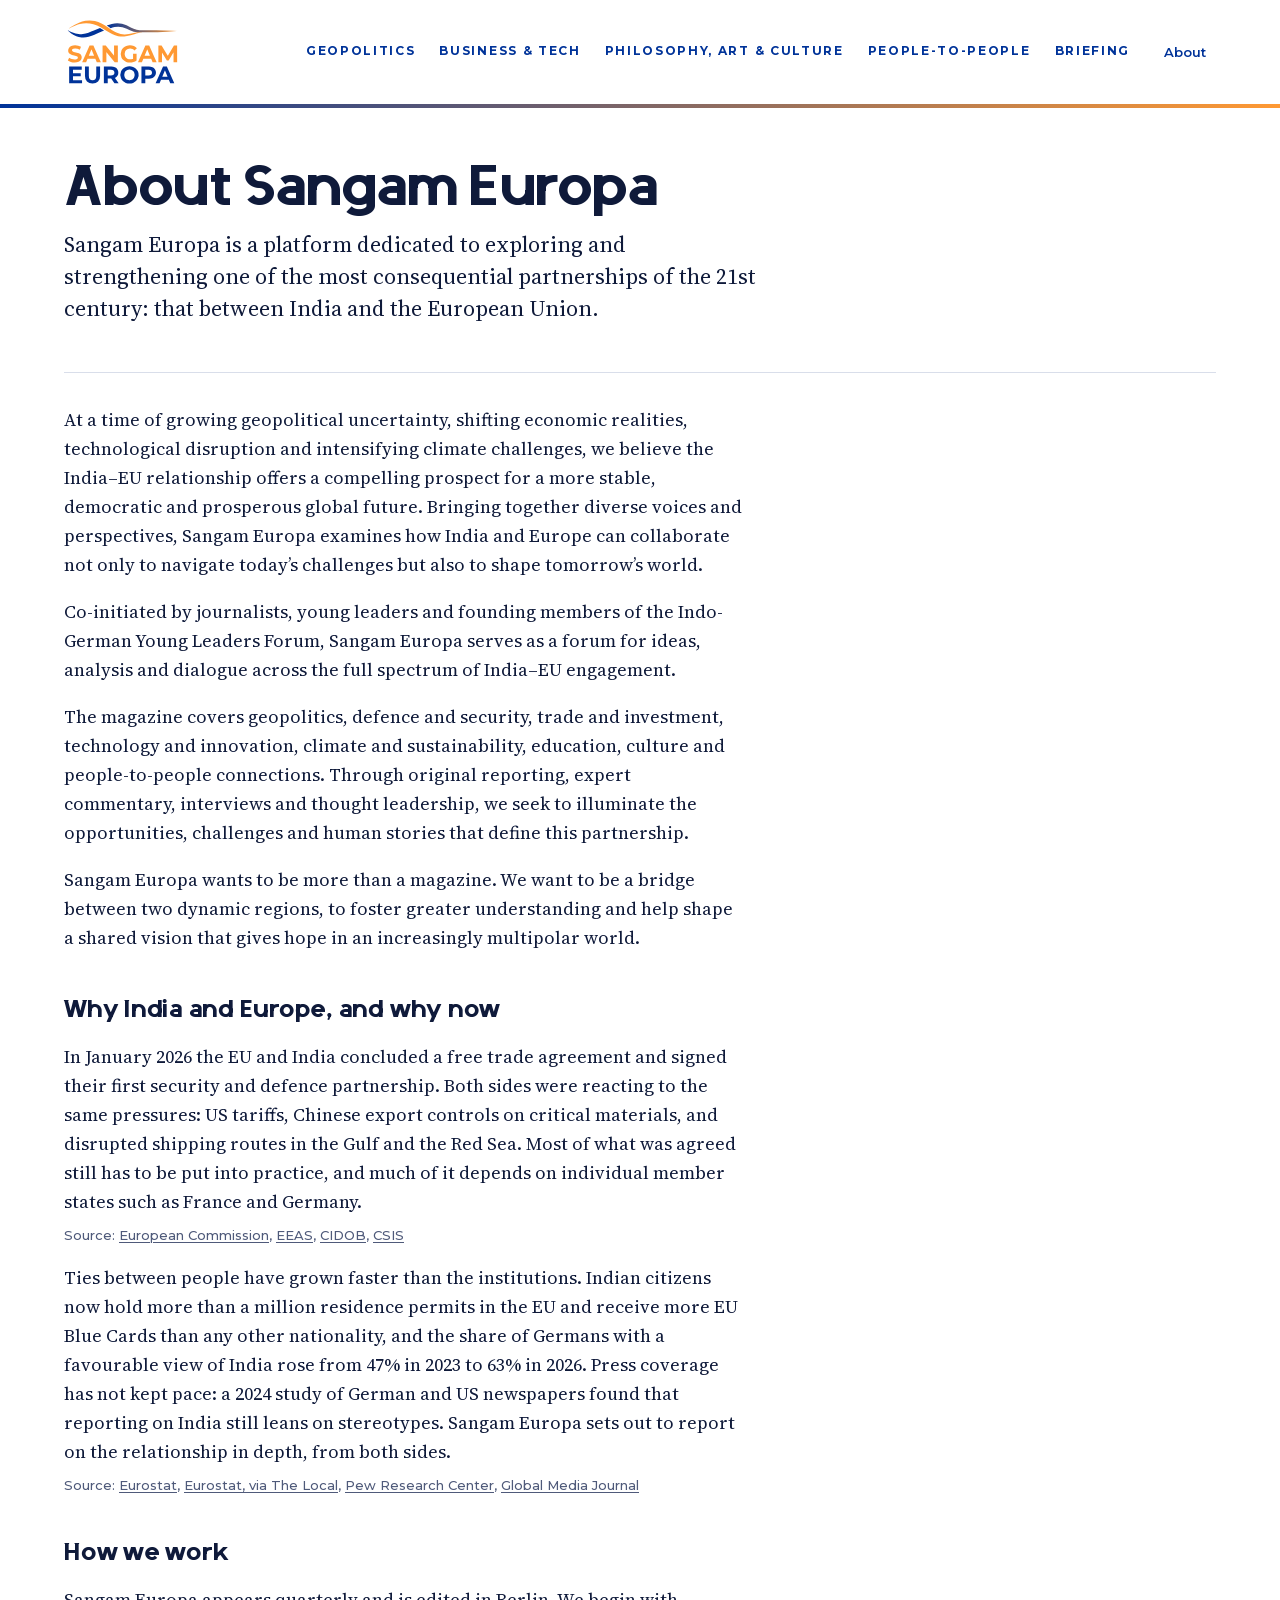
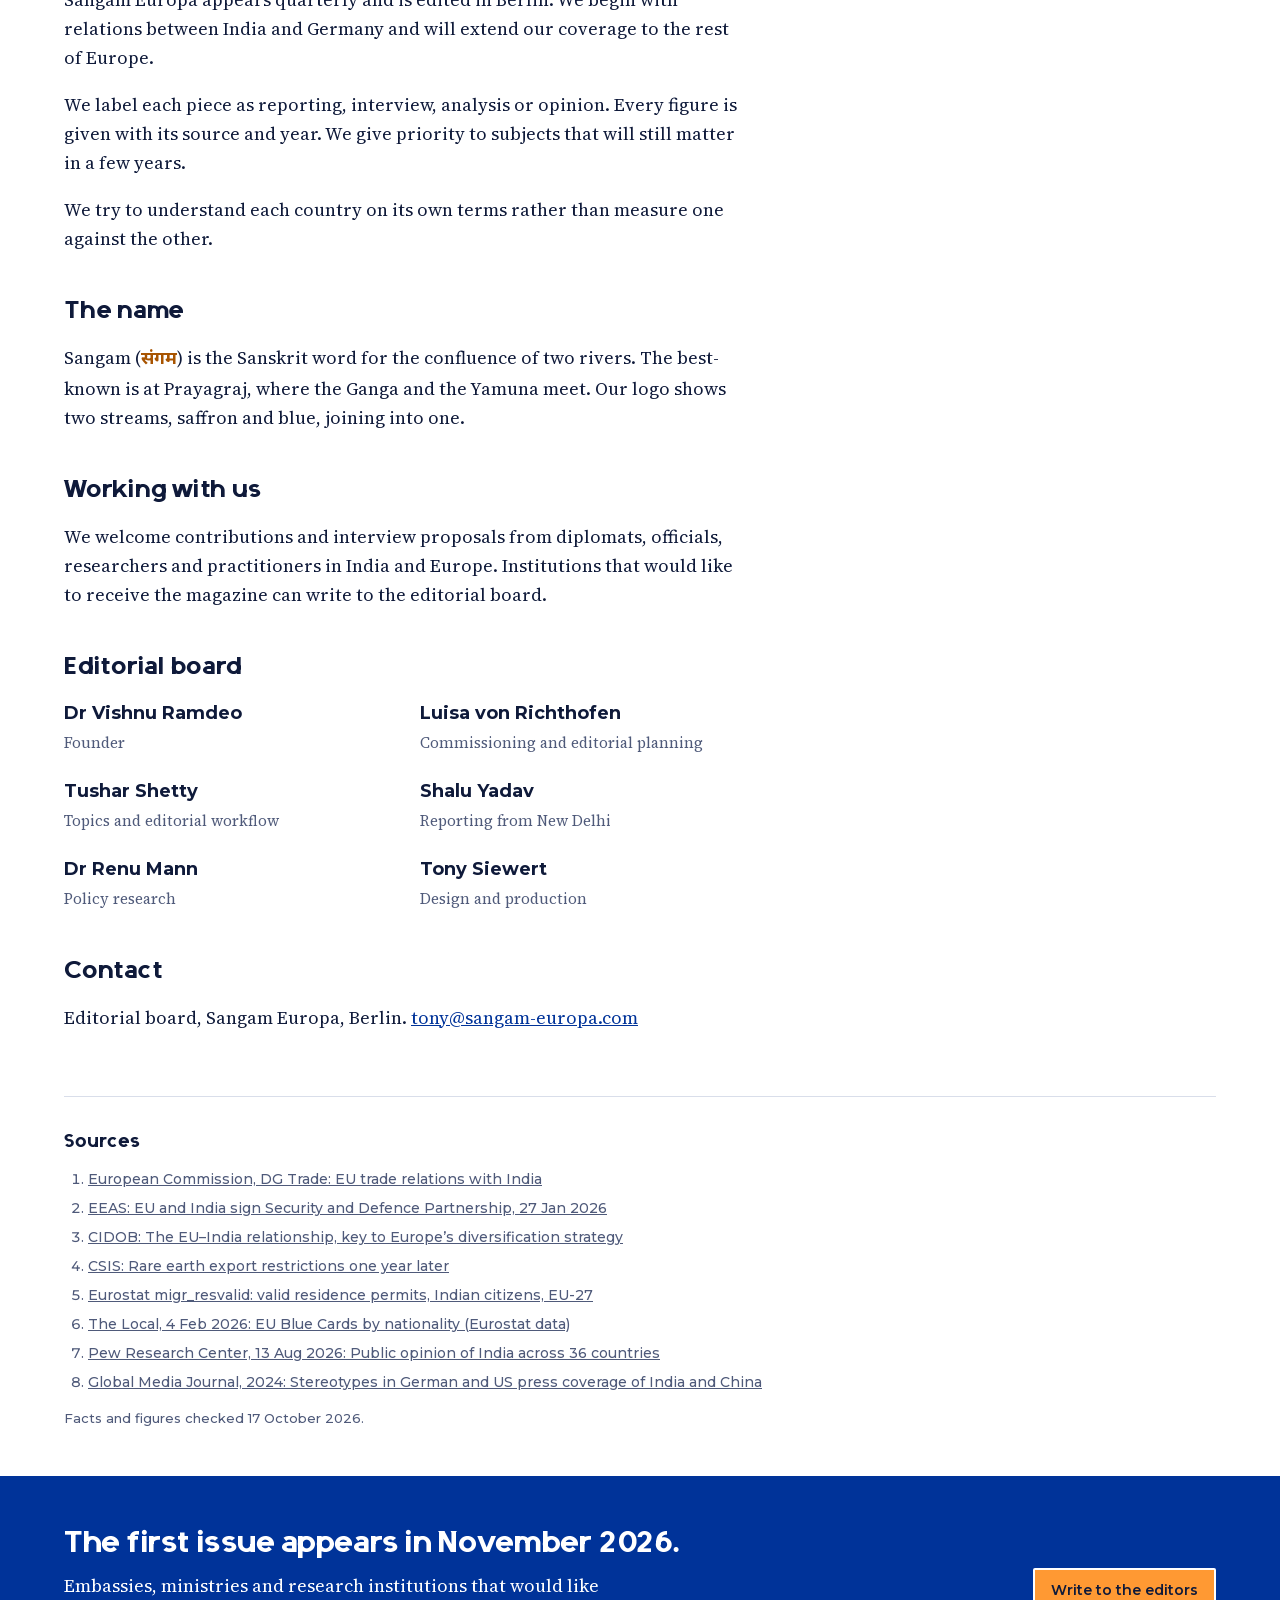
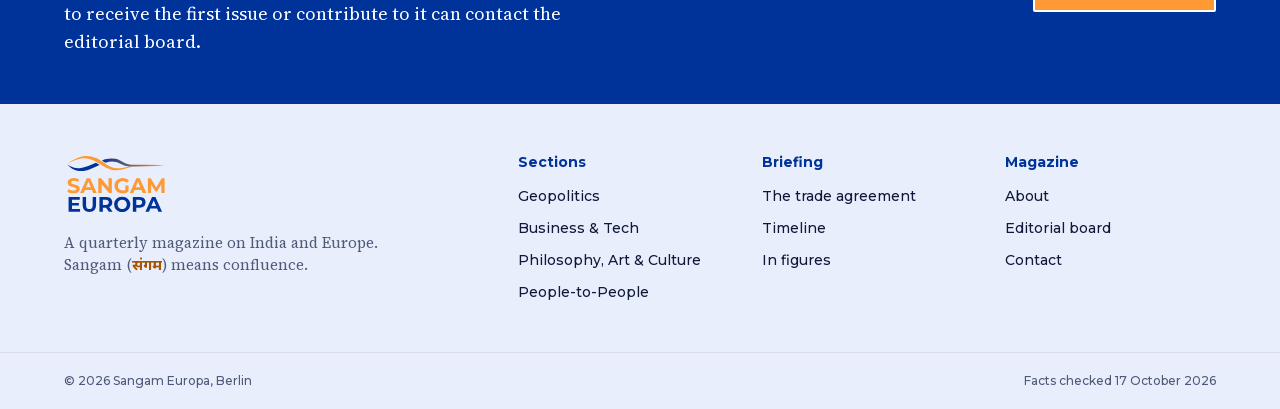
==== public/about.html @ 6aa36948 "Sangam Europa Website" ====
<!doctype html>
<html lang="en">
<head>
<meta charset="utf-8">
<meta name="viewport" content="width=device-width, initial-scale=1">
<title>About | Sangam Europa</title>
<meta name="color-scheme" content="light dark">
<meta name="description" content="About Sangam Europa, a quarterly magazine on India and Europe.">
<link rel="icon" href="assets/favicon.png">
<link rel="preload" href="assets/fonts/source-serif-4-latin.woff2" as="font" type="font/woff2" crossorigin><link rel="preload" href="assets/fonts/montserrat-latin.woff2" as="font" type="font/woff2" crossorigin><link rel="stylesheet" href="assets/fonts/fonts.css">
<link rel="stylesheet" href="assets/tokens.css">
<link rel="stylesheet" href="assets/site.css">
<link rel="stylesheet" href="assets/briefing.css">
<noscript><style>.menu-btn { display: none; } @media (max-width: 899px) { .masthead { position: static; } .nav-mobile { display: grid; } }</style></noscript>
</head>
<body>
<a class="skip" href="#main">Skip to content</a>
<header class="masthead" onkeydown="var n=document.getElementById('nav-mobile');if(event.key==='Escape'&amp;&amp;n.classList.contains('open')){n.classList.remove('open');var b=this.querySelector('.menu-btn');b.setAttribute('aria-expanded','false');b.focus()}">
 <div class="wrap">
  <div class="masthead-row">
   <a class="brand" href="index.html" aria-label="Sangam Europa home"><picture><source srcset="assets/logo-white.svg" media="(prefers-color-scheme: dark)"><img src="assets/logo.svg" alt="Sangam Europa"></picture></a>
   <nav class="nav" aria-label="Sections"><a href="geopolitics.html">Geopolitics</a><a href="business-tech.html">Business &amp; Tech</a><a href="culture.html">Philosophy, Art &amp; Culture</a><a href="people.html">People-to-People</a><a href="briefing.html">Briefing</a></nav>
   <div class="masthead-action">
    <a class="btn btn-quiet btn-sm" href="about.html" aria-current="page"><span>About</span></a>
    <button class="menu-btn" type="button" aria-expanded="false" aria-controls="nav-mobile" onclick="var n=document.getElementById('nav-mobile');var o=n.classList.toggle('open');this.setAttribute('aria-expanded',o)">Menu</button>
   </div>
  </div>
  <nav class="nav-mobile" id="nav-mobile" aria-label="Sections"><a href="geopolitics.html">Geopolitics</a><a href="business-tech.html">Business &amp; Tech</a><a href="culture.html">Philosophy, Art &amp; Culture</a><a href="people.html">People-to-People</a><a href="briefing.html">Briefing</a><a href="about.html" aria-current="page">About</a></nav>
 </div>
 <div class="rule" aria-hidden="true"></div>
</header>
<main id="main">

<div class="wrap">
 <section class="section-hero"><h1 class="display-1">About Sangam Europa</h1><p class="standfirst">Sangam Europa is a platform dedicated to exploring and strengthening one of the most consequential partnerships of the 21st century: that between India and the European Union.</p></section>
 <div class="prose">
  <p>At a time of growing geopolitical uncertainty, shifting economic realities, technological disruption and intensifying climate challenges, we believe the India–EU relationship offers a compelling prospect for a more stable, democratic and prosperous global future. Bringing together diverse voices and perspectives, Sangam Europa examines how India and Europe can collaborate not only to navigate today’s challenges but also to shape tomorrow’s world.</p>
  <p>Co-initiated by journalists, young leaders and founding members of the Indo-German Young Leaders Forum, Sangam Europa serves as a forum for ideas, analysis and dialogue across the full spectrum of India–EU engagement.</p>
  <p>The magazine covers geopolitics, defence and security, trade and investment, technology and innovation, climate and sustainability, education, culture and people-to-people connections. Through original reporting, expert commentary, interviews and thought leadership, we seek to illuminate the opportunities, challenges and human stories that define this partnership.</p>
  <p>Sangam Europa wants to be more than a magazine. We want to be a bridge between two dynamic regions, to foster greater understanding and help shape a shared vision that gives hope in an increasingly multipolar world.</p>
  <h2>Why India and Europe, and why now</h2>
  <p>In January 2026 the EU and India concluded a free trade agreement and signed their first security and defence partnership. Both sides were reacting to the same pressures: US tariffs, Chinese export controls on critical materials, and disrupted shipping routes in the Gulf and the Red Sea. Most of what was agreed still has to be put into practice, and much of it depends on individual member states such as France and Germany.</p>
  <p class="src"><a href="https://policy.trade.ec.europa.eu/eu-trade-relationships-country-and-region/countries-and-regions/india_en" rel="noopener" title="European Commission, DG Trade: EU trade relations with India">European Commission</a>, <a href="https://eeas.europa.eu/eeas/security-and-defence-eu-and-india-sign-security-defence-partnership_en" rel="noopener" title="EEAS: EU and India sign Security and Defence Partnership, 27 Jan 2026">EEAS</a>, <a href="https://www.cidob.org/en/publications/eu-india-relationship-key-europes-diversification-strategy" rel="noopener" title="CIDOB: The EU–India relationship, key to Europe’s diversification strategy">CIDOB</a>, <a href="https://www.csis.org/analysis/rare-earth-export-restrictions-one-year-later" rel="noopener" title="CSIS: Rare earth export restrictions one year later">CSIS</a></p>
  <p>Ties between people have grown faster than the institutions. Indian citizens now hold more than a million residence permits in the EU and receive more EU Blue Cards than any other nationality, and the share of Germans with a favourable view of India rose from 47% in 2023 to 63% in 2026. Press coverage has not kept pace: a 2024 study of German and US newspapers found that reporting on India still leans on stereotypes. Sangam Europa sets out to report on the relationship in depth, from both sides.</p>
  <p class="src"><a href="https://ec.europa.eu/eurostat/api/dissemination/statistics/1.0/data/migr_resvalid?citizen=IN&amp;geo=EU27_2020&amp;reason=TOTAL&amp;duration=TOTAL&amp;unit=PER&amp;sinceTimePeriod=2022" rel="noopener" title="Eurostat migr_resvalid: valid residence permits, Indian citizens, EU-27">Eurostat</a>, <a href="https://www.thelocal.de/20260204/which-nationalities-get-the-most-eu-blue-cards-and-where-do-they-go" rel="noopener" title="The Local, 4 Feb 2026: EU Blue Cards by nationality (Eurostat data)">Eurostat, via The Local</a>, <a href="https://www.pewresearch.org/short-reads/2026/08/13/public-opinion-of-india-is-mixed-across-36-countries/" rel="noopener" title="Pew Research Center, 13 Aug 2026: Public opinion of India across 36 countries">Pew Research Center</a>, <a href="https://doaj.org/article/275bb5a3d1a049d3bbcd58edf1670f41" rel="noopener" title="Global Media Journal, 2024: Stereotypes in German and US press coverage of India and China">Global Media Journal</a></p>
  <h2>How we work</h2>
  <p>Sangam Europa appears quarterly and is edited in Berlin. We begin with relations between India and Germany and will extend our coverage to the rest of Europe.</p>
  <p>We label each piece as reporting, interview, analysis or opinion. Every figure is given with its source and year. We give priority to subjects that will still matter in a few years.</p>
  <p>We try to understand each country on its own terms rather than measure one against the other.</p>
  <h2>The name</h2>
  <p>Sangam (<span class="sanskrit" lang="sa">संगम</span>) is the Sanskrit word for the confluence of two rivers. The best-known is at Prayagraj, where the Ganga and the Yamuna meet. Our logo shows two streams, saffron and blue, joining into one.</p>
  <h2>Working with us</h2>
  <p>We welcome contributions and interview proposals from diplomats, officials, researchers and practitioners in India and Europe. Institutions that would like to receive the magazine can write to the editorial board.</p>
  <h2 id="board">Editorial board</h2>
  <div class="people"><div><b>Dr Vishnu Ramdeo</b><span>Founder</span></div><div><b>Luisa von Richthofen</b><span>Commissioning and editorial planning</span></div><div><b>Tushar Shetty</b><span>Topics and editorial workflow</span></div><div><b>Shalu Yadav</b><span>Reporting from New Delhi</span></div><div><b>Dr Renu Mann</b><span>Policy research</span></div><div><b>Tony Siewert</b><span>Design and production</span></div></div>
  <h2 id="contact">Contact</h2>
  <p>Editorial board, Sangam Europa, Berlin. <a href="mailto:tony@sangam-europa.com">tony@sangam-europa.com</a></p>
 </div>
 <section class="sources" aria-labelledby="src-h"><h2 id="src-h">Sources</h2><ol><li><a href="https://policy.trade.ec.europa.eu/eu-trade-relationships-country-and-region/countries-and-regions/india_en" rel="noopener">European Commission, DG Trade: EU trade relations with India</a></li><li><a href="https://eeas.europa.eu/eeas/security-and-defence-eu-and-india-sign-security-defence-partnership_en" rel="noopener">EEAS: EU and India sign Security and Defence Partnership, 27 Jan 2026</a></li><li><a href="https://www.cidob.org/en/publications/eu-india-relationship-key-europes-diversification-strategy" rel="noopener">CIDOB: The EU–India relationship, key to Europe’s diversification strategy</a></li><li><a href="https://www.csis.org/analysis/rare-earth-export-restrictions-one-year-later" rel="noopener">CSIS: Rare earth export restrictions one year later</a></li><li><a href="https://ec.europa.eu/eurostat/api/dissemination/statistics/1.0/data/migr_resvalid?citizen=IN&amp;geo=EU27_2020&amp;reason=TOTAL&amp;duration=TOTAL&amp;unit=PER&amp;sinceTimePeriod=2022" rel="noopener">Eurostat migr_resvalid: valid residence permits, Indian citizens, EU-27</a></li><li><a href="https://www.thelocal.de/20260204/which-nationalities-get-the-most-eu-blue-cards-and-where-do-they-go" rel="noopener">The Local, 4 Feb 2026: EU Blue Cards by nationality (Eurostat data)</a></li><li><a href="https://www.pewresearch.org/short-reads/2026/08/13/public-opinion-of-india-is-mixed-across-36-countries/" rel="noopener">Pew Research Center, 13 Aug 2026: Public opinion of India across 36 countries</a></li><li><a href="https://doaj.org/article/275bb5a3d1a049d3bbcd58edf1670f41" rel="noopener">Global Media Journal, 2024: Stereotypes in German and US press coverage of India and China</a></li></ol><p class="src asof">Facts and figures checked 17 October 2026.</p></section>
</div>
</main>
<section class="band" aria-labelledby="band-h">
 <div class="wrap">
  <div><h2 id="band-h">The first issue appears in November 2026.</h2><p>Embassies, ministries and research institutions that would like to receive the first issue or contribute to it can contact the editorial board.</p></div>
  <div><a class="btn btn-accent" href="mailto:tony@sangam-europa.com"><span>Write to the editors</span></a></div>
 </div>
</section>
<footer class="footer">
 <div class="wrap">
  <div><picture><source srcset="assets/logo-white.svg" media="(prefers-color-scheme: dark)"><img src="assets/logo.svg" alt="Sangam Europa"></picture><p>A quarterly magazine on India and Europe. Sangam (<span class="sanskrit" lang="sa">संगम</span>) means confluence.</p></div>
  <div><h2>Sections</h2><ul><li><a href="geopolitics.html">Geopolitics</a></li><li><a href="business-tech.html">Business &amp; Tech</a></li><li><a href="culture.html">Philosophy, Art &amp; Culture</a></li><li><a href="people.html">People-to-People</a></li></ul></div>
  <div><h2>Briefing</h2><ul><li><a href="fta.html">The trade agreement</a></li><li><a href="timeline.html">Timeline</a></li><li><a href="figures.html">In figures</a></li></ul></div>
  <div><h2>Magazine</h2><ul><li><a href="about.html">About</a></li><li><a href="about.html#board">Editorial board</a></li><li><a href="about.html#contact">Contact</a></li></ul></div>
 </div>
 <div class="footer-bottom"><div class="wrap"><span>© 2026 Sangam Europa, Berlin</span><span>Facts checked 17 October 2026</span></div></div>
</footer>
<script>addEventListener('beforeprint', function () { document.querySelectorAll('details').forEach(function (d) { d.open = true; }); });</script>
</body>
</html>
---- public/assets/fonts/fonts.css ----
/* Sangam Europa — self-hosted fonts (SIL Open Font License 1.1, see OFL-*.txt). Subsets: latin, latin-ext, devanagari. */
/* latin-ext */
@font-face {
  font-family: 'Montserrat';
  font-style: normal;
  font-weight: 500;
  font-display: swap;
  src: url(montserrat-latin-ext.woff2) format('woff2');
  unicode-range: U+0100-02BA, U+02BD-02C5, U+02C7-02CC, U+02CE-02D7, U+02DD-02FF, U+0304, U+0308, U+0329, U+1D00-1DBF, U+1E00-1E9F, U+1EF2-1EFF, U+2020, U+20A0-20AB, U+20AD-20C4, U+2113, U+2C60-2C7F, U+A720-A7FF;
}
/* latin */
@font-face {
  font-family: 'Montserrat';
  font-style: normal;
  font-weight: 500;
  font-display: swap;
  src: url(montserrat-latin.woff2) format('woff2');
  unicode-range: U+0000-00FF, U+0131, U+0152-0153, U+02BB-02BC, U+02C6, U+02DA, U+02DC, U+0304, U+0308, U+0329, U+2000-206F, U+20AC, U+2122, U+2191, U+2193, U+2212, U+2215, U+FEFF, U+FFFD;
}
/* latin-ext */
@font-face {
  font-family: 'Montserrat';
  font-style: normal;
  font-weight: 600;
  font-display: swap;
  src: url(montserrat-latin-ext.woff2) format('woff2');
  unicode-range: U+0100-02BA, U+02BD-02C5, U+02C7-02CC, U+02CE-02D7, U+02DD-02FF, U+0304, U+0308, U+0329, U+1D00-1DBF, U+1E00-1E9F, U+1EF2-1EFF, U+2020, U+20A0-20AB, U+20AD-20C4, U+2113, U+2C60-2C7F, U+A720-A7FF;
}
/* latin */
@font-face {
  font-family: 'Montserrat';
  font-style: normal;
  font-weight: 600;
  font-display: swap;
  src: url(montserrat-latin.woff2) format('woff2');
  unicode-range: U+0000-00FF, U+0131, U+0152-0153, U+02BB-02BC, U+02C6, U+02DA, U+02DC, U+0304, U+0308, U+0329, U+2000-206F, U+20AC, U+2122, U+2191, U+2193, U+2212, U+2215, U+FEFF, U+FFFD;
}
/* latin-ext */
@font-face {
  font-family: 'Montserrat';
  font-style: normal;
  font-weight: 700;
  font-display: swap;
  src: url(montserrat-latin-ext.woff2) format('woff2');
  unicode-range: U+0100-02BA, U+02BD-02C5, U+02C7-02CC, U+02CE-02D7, U+02DD-02FF, U+0304, U+0308, U+0329, U+1D00-1DBF, U+1E00-1E9F, U+1EF2-1EFF, U+2020, U+20A0-20AB, U+20AD-20C4, U+2113, U+2C60-2C7F, U+A720-A7FF;
}
/* latin */
@font-face {
  font-family: 'Montserrat';
  font-style: normal;
  font-weight: 700;
  font-display: swap;
  src: url(montserrat-latin.woff2) format('woff2');
  unicode-range: U+0000-00FF, U+0131, U+0152-0153, U+02BB-02BC, U+02C6, U+02DA, U+02DC, U+0304, U+0308, U+0329, U+2000-206F, U+20AC, U+2122, U+2191, U+2193, U+2212, U+2215, U+FEFF, U+FFFD;
}
/* latin-ext */
@font-face {
  font-family: 'Montserrat';
  font-style: normal;
  font-weight: 800;
  font-display: swap;
  src: url(montserrat-latin-ext.woff2) format('woff2');
  unicode-range: U+0100-02BA, U+02BD-02C5, U+02C7-02CC, U+02CE-02D7, U+02DD-02FF, U+0304, U+0308, U+0329, U+1D00-1DBF, U+1E00-1E9F, U+1EF2-1EFF, U+2020, U+20A0-20AB, U+20AD-20C4, U+2113, U+2C60-2C7F, U+A720-A7FF;
}
/* latin */
@font-face {
  font-family: 'Montserrat';
  font-style: normal;
  font-weight: 800;
  font-display: swap;
  src: url(montserrat-latin.woff2) format('woff2');
  unicode-range: U+0000-00FF, U+0131, U+0152-0153, U+02BB-02BC, U+02C6, U+02DA, U+02DC, U+0304, U+0308, U+0329, U+2000-206F, U+20AC, U+2122, U+2191, U+2193, U+2212, U+2215, U+FEFF, U+FFFD;
}
/* devanagari */
@font-face {
  font-family: 'Noto Sans Devanagari';
  font-style: normal;
  font-weight: 700;
  font-stretch: 100%;
  font-display: swap;
  src: url(noto-sans-devanagari-devanagari.woff2) format('woff2');
  unicode-range: U+0900-097F, U+1CD0-1CF4, U+1CF7-1CF9, U+200C-200D, U+20A8, U+20B9, U+20F0, U+25CC, U+A830-A839, U+A8E0-A8FF, U+11B00-11B0A;
}
/* latin-ext */
@font-face {
  font-family: 'Noto Sans Devanagari';
  font-style: normal;
  font-weight: 700;
  font-stretch: 100%;
  font-display: swap;
  src: url(noto-sans-devanagari-latin-ext.woff2) format('woff2');
  unicode-range: U+0100-02BA, U+02BD-02C5, U+02C7-02CC, U+02CE-02D7, U+02DD-02FF, U+0304, U+0308, U+0329, U+1D00-1DBF, U+1E00-1E9F, U+1EF2-1EFF, U+2020, U+20A0-20AB, U+20AD-20C4, U+2113, U+2C60-2C7F, U+A720-A7FF;
}
/* latin */
@font-face {
  font-family: 'Noto Sans Devanagari';
  font-style: normal;
  font-weight: 700;
  font-stretch: 100%;
  font-display: swap;
  src: url(noto-sans-devanagari-latin.woff2) format('woff2');
  unicode-range: U+0000-00FF, U+0131, U+0152-0153, U+02BB-02BC, U+02C6, U+02DA, U+02DC, U+0304, U+0308, U+0329, U+2000-206F, U+20AC, U+2122, U+2191, U+2193, U+2212, U+2215, U+FEFF, U+FFFD;
}
/* latin-ext */
@font-face {
  font-family: 'Source Serif 4';
  font-style: italic;
  font-weight: 400;
  font-display: swap;
  src: url(source-serif-4-italic-latin-ext.woff2) format('woff2');
  unicode-range: U+0100-02BA, U+02BD-02C5, U+02C7-02CC, U+02CE-02D7, U+02DD-02FF, U+0304, U+0308, U+0329, U+1D00-1DBF, U+1E00-1E9F, U+1EF2-1EFF, U+2020, U+20A0-20AB, U+20AD-20C4, U+2113, U+2C60-2C7F, U+A720-A7FF;
}
/* latin */
@font-face {
  font-family: 'Source Serif 4';
  font-style: italic;
  font-weight: 400;
  font-display: swap;
  src: url(source-serif-4-italic-latin.woff2) format('woff2');
  unicode-range: U+0000-00FF, U+0131, U+0152-0153, U+02BB-02BC, U+02C6, U+02DA, U+02DC, U+0304, U+0308, U+0329, U+2000-206F, U+20AC, U+2122, U+2191, U+2193, U+2212, U+2215, U+FEFF, U+FFFD;
}
/* latin-ext */
@font-face {
  font-family: 'Source Serif 4';
  font-style: normal;
  font-weight: 400;
  font-display: swap;
  src: url(source-serif-4-latin-ext.woff2) format('woff2');
  unicode-range: U+0100-02BA, U+02BD-02C5, U+02C7-02CC, U+02CE-02D7, U+02DD-02FF, U+0304, U+0308, U+0329, U+1D00-1DBF, U+1E00-1E9F, U+1EF2-1EFF, U+2020, U+20A0-20AB, U+20AD-20C4, U+2113, U+2C60-2C7F, U+A720-A7FF;
}
/* latin */
@font-face {
  font-family: 'Source Serif 4';
  font-style: normal;
  font-weight: 400;
  font-display: swap;
  src: url(source-serif-4-latin.woff2) format('woff2');
  unicode-range: U+0000-00FF, U+0131, U+0152-0153, U+02BB-02BC, U+02C6, U+02DA, U+02DC, U+0304, U+0308, U+0329, U+2000-206F, U+20AC, U+2122, U+2191, U+2193, U+2212, U+2215, U+FEFF, U+FFFD;
}
/* latin-ext */
@font-face {
  font-family: 'Source Serif 4';
  font-style: normal;
  font-weight: 600;
  font-display: swap;
  src: url(source-serif-4-latin-ext.woff2) format('woff2');
  unicode-range: U+0100-02BA, U+02BD-02C5, U+02C7-02CC, U+02CE-02D7, U+02DD-02FF, U+0304, U+0308, U+0329, U+1D00-1DBF, U+1E00-1E9F, U+1EF2-1EFF, U+2020, U+20A0-20AB, U+20AD-20C4, U+2113, U+2C60-2C7F, U+A720-A7FF;
}
/* latin */
@font-face {
  font-family: 'Source Serif 4';
  font-style: normal;
  font-weight: 600;
  font-display: swap;
  src: url(source-serif-4-latin.woff2) format('woff2');
  unicode-range: U+0000-00FF, U+0131, U+0152-0153, U+02BB-02BC, U+02C6, U+02DA, U+02DC, U+0304, U+0308, U+0329, U+2000-206F, U+20AC, U+2122, U+2191, U+2193, U+2212, U+2215, U+FEFF, U+FFFD;
}

/* Sangam Shira, the magazine's own display face (drawn for Sangam Europa; no third-party request) */
@font-face {
  font-family: 'Sangam Shira';
  font-style: normal;
  font-weight: 600 900;
  font-display: swap;
  src: url(SangamShira-Bold.woff) format('woff');
}
---- public/assets/tokens.css ----
:root, [data-theme="light"] {
  --surface: #ffffff;
  --surface-raised: #f5f6fa;
  --surface-sunken: #e8eefb;
  --line: #d9deea;
  --line-strong: #7686ad;
  --ink: #0f1a3a;
  --ink-muted: #4f5a7a;
  --europa-blue: #003399;
  --on-blue: #ffffff;
  --blue-text: #003399;
  --blue-soft: #e8eefb;
  --saffron: #ff9933;
  --on-saffron: #0f1a3a;
  --saffron-text: #a85400;
  --saffron-soft: #fff1e0;
  --action: #003399;
  --on-action: #ffffff;
  --link: var(--blue-text);
  --error: #b3261e;
  --focus: #003399;
  --shadow-sm: 0 1px 2px #0f1a3a14;
  --shadow-lg: 0 8px 24px -4px #0f1a3a29;
  --focus-ring: 0 0 0 2px #ffffff, 0 0 0 4px #003399;
}
[data-theme="dark"] {
  --surface: #0b1330;
  --surface-raised: #141d40;
  --surface-sunken: #060b20;
  --line: #26305a;
  --line-strong: #5a6a9e;
  --ink: #eef1f8;
  --ink-muted: #aab4d2;
  --europa-blue: #003399;
  --on-blue: #ffffff;
  --blue-text: #8fabff;
  --blue-soft: #17265a;
  --saffron: #ff9933;
  --on-saffron: #0f1a3a;
  --saffron-text: #ff9933;
  --saffron-soft: #3a2408;
  --action: #8fabff;
  --on-action: #0b1330;
  --link: var(--blue-text);
  --error: #ff9b92;
  --focus: #8fabff;
  --shadow-sm: 0 1px 2px #00000080;
  --shadow-lg: 0 12px 32px -4px #000000cc;
  --focus-ring: 0 0 0 2px #0b1330, 0 0 0 4px #8fabff;
}
:root {
  --space-1: 4px;
  --space-2: 8px;
  --space-3: 12px;
  --space-4: 16px;
  --space-6: 24px;
  --space-8: 32px;
  --space-12: 48px;
  --space-16: 64px;
  --space-24: 96px;
  --radius-none: 0px;
  --radius-sm: 2px;
  --radius-md: 4px;
  --radius-full: 9999px;
  --font-display: "Montserrat", "Noto Sans Devanagari", "Segoe UI", Helvetica, Arial, sans-serif;
  --font-serif: "Source Serif 4", "Noto Serif Devanagari", Georgia, "Times New Roman", serif;
}
---- public/assets/site.css ----
/* Sangam Europa — website styles. Every colour, size and radius comes from tokens.css. */
*, *::before, *::after { box-sizing: border-box; }
html { -webkit-text-size-adjust: 100%; scroll-padding-top: 100px; }
@media (min-width: 900px) { html { scroll-padding-top: 124px; } }
body { margin: 0; background: var(--surface); color: var(--ink); font-family: var(--font-serif); font-size: 1rem; line-height: 1.5rem; -webkit-font-smoothing: antialiased; }
img, svg { max-width: 100%; display: block; }
a { color: var(--link); }
h1, h2, h3, h4 { margin: 0; font-family: var(--font-display); text-wrap: balance; }
p { margin: 0; }
.wrap { max-width: 1200px; margin: 0 auto; padding-inline: var(--space-4); }
@media (min-width: 900px) { .wrap { padding-inline: var(--space-6); } }
:focus-visible { outline: 2px solid transparent; outline-offset: 2px; box-shadow: var(--focus-ring); border-radius: var(--radius-sm); }
.skip { position: absolute; left: -999px; top: 0; background: var(--surface); padding: var(--space-2) var(--space-4); font-family: var(--font-display); }
.skip:focus { left: var(--space-4); z-index: 10; }
.sr-only { position: absolute; width: 1px; height: 1px; margin: -1px; padding: 0; overflow: hidden; clip-path: inset(50%); white-space: nowrap; border: 0; }

/* type styles from tokens.json */
.kicker { font-family: var(--font-display); font-size: 0.75rem; line-height: 1rem; font-weight: 700; letter-spacing: .14em; text-transform: uppercase; color: var(--blue-text); }
.kicker.saffron { color: var(--saffron-text); }
.kicker.muted { color: var(--ink-muted); }
.display-1 { font-size: 2.5rem; line-height: 2.75rem; font-weight: 800; letter-spacing: -.02em; }
@media (min-width: 900px) { .display-1 { font-size: 3.5rem; line-height: 3.75rem; } }
.headline { font-size: 1.875rem; line-height: 2.25rem; font-weight: 700; letter-spacing: -.015em; }
@media (min-width: 900px) { .headline { font-size: 2.25rem; line-height: 2.625rem; } }
.title { font-size: 1.5rem; line-height: 1.875rem; font-weight: 700; letter-spacing: -.01em; }
.title-sm { font-size: 1.125rem; line-height: 1.5rem; font-weight: 700; }
.standfirst { font-size: 1.25rem; line-height: 1.875rem; }
@media (min-width: 900px) { .standfirst { font-size: 1.375rem; line-height: 2rem; } }
.caption { font-family: var(--font-display); font-size: 0.8125rem; line-height: 1.125rem; font-weight: 500; color: var(--ink-muted); }
.ui { font-family: var(--font-display); font-size: 0.875rem; line-height: 1.25rem; font-weight: 600; }

/* confluence rule */
.rule { height: 4px; width: 100%; background: linear-gradient(90deg, var(--europa-blue), var(--saffron)); }
.rule.short { width: 64px; }

/* masthead */
.masthead { background: var(--surface); position: sticky; top: 0; z-index: 5; }
@media (max-height: 520px) { .masthead { position: static; } html { scroll-padding-top: 0; } }
.masthead-row { display: flex; align-items: center; gap: var(--space-6); padding-block: var(--space-3); }
.brand { display: inline-flex; flex: none; }
.brand img { height: 56px; width: auto; }
@media (min-width: 900px) { .brand img { height: 72px; } .masthead-row { padding-block: var(--space-4); } }
.nav { display: none; gap: var(--space-6); margin-left: auto; }
.nav a { font-family: var(--font-display); font-size: 0.75rem; line-height: 1rem; font-weight: 700; letter-spacing: .14em; text-transform: uppercase; text-decoration: none; color: var(--blue-text); padding: var(--space-2) 0; border-bottom: 2px solid transparent; }
.nav a:hover { border-bottom-color: currentColor; }
.nav a[aria-current="page"] { border-bottom-color: var(--saffron); }
.masthead-action { margin-left: auto; display: flex; gap: var(--space-2); align-items: center; }
@media (min-width: 900px) { .nav { display: flex; } .masthead-action { margin-left: 0; } .menu-btn { display: none; } }
.menu-btn { font-family: var(--font-display); font-weight: 700; font-size: 0.75rem; letter-spacing: .14em; text-transform: uppercase; background: none; border: 0; color: var(--blue-text); min-height: 44px; padding: var(--space-2) var(--space-3); cursor: pointer; }
.nav-mobile { display: none; border-top: 1px solid var(--line); }
.nav-mobile.open { display: grid; }
.nav-mobile a { padding: var(--space-3) 0; border-bottom: 1px solid var(--line); font-family: var(--font-display); font-weight: 700; font-size: 0.875rem; letter-spacing: .1em; text-transform: uppercase; text-decoration: none; color: var(--blue-text); }
.nav-mobile a[aria-current="page"] { color: var(--saffron-text); }

/* buttons */
.btn { display: inline-flex; align-items: center; gap: var(--space-2); min-height: 44px; padding: 0 var(--space-4); font-family: var(--font-display); font-size: 0.875rem; line-height: 1.25rem; font-weight: 600; text-decoration: none; border-radius: var(--radius-sm); border: 2px solid var(--action); color: var(--blue-text); background: var(--surface); cursor: pointer; white-space: nowrap; }
.btn-primary { background: var(--action); color: var(--on-action); }
.btn-accent { background: var(--saffron); border-color: var(--saffron); color: var(--on-saffron); }
.btn-quiet { border-color: transparent; padding: 0 var(--space-2); }
.btn:hover span { text-decoration: underline; text-underline-offset: 3px; }
.btn-primary .arrow { color: var(--saffron); }
.btn-sm { min-height: 44px; font-size: 0.8125rem; }
@media (min-width: 900px) { .btn-sm { min-height: 36px; } }

/* hero / lead story */
.hero { display: grid; gap: var(--space-6); padding-block: var(--space-8) var(--space-12); border-bottom: 1px solid var(--line); }
@media (min-width: 900px) { .hero { grid-template-columns: 7fr 5fr; gap: var(--space-12); padding-block: var(--space-12) var(--space-16); } }
.hero-text { display: grid; gap: var(--space-4); align-content: center; }
.hero-text .display-1 a { color: var(--ink); text-decoration: none; }
.hero-text .display-1 a:hover { color: var(--blue-text); text-decoration: underline; text-underline-offset: 4px; }
.byline { display: flex; flex-wrap: wrap; gap: 0 var(--space-2); align-items: baseline; font-family: var(--font-display); font-size: 0.8125rem; line-height: 1.125rem; font-weight: 500; color: var(--ink-muted); }
.byline b { font-weight: 700; color: var(--ink); }
.byline span + span::before { content: "·"; margin-right: var(--space-2); color: var(--line-strong); }

/* photographs (placeholders until the picture desk delivers) */
.photo { position: relative; aspect-ratio: 3/2; background: var(--surface-sunken); overflow: hidden; }
.photo::after { content: attr(data-caption); position: absolute; left: var(--space-3); bottom: var(--space-3); font-family: var(--font-display); font-size: 0.6875rem; letter-spacing: .12em; text-transform: uppercase; font-weight: 600; color: var(--ink-muted); }
.photo.tall { aspect-ratio: 4/5; }
.photo.wide { aspect-ratio: 21/9; }
.photo-a { background: linear-gradient(160deg, #cfd6e6, #8d9ab8); }
.photo-b { background: linear-gradient(160deg, #e4d8c8, #a8917a); }
.photo-c { background: linear-gradient(160deg, #d8dde0, #7d8892); }
.photo-d { background: linear-gradient(160deg, #cbd9d6, #6f8a86); }

/* section block */
.section { padding-block: var(--space-12); border-bottom: 1px solid var(--line); }
.section-head { display: flex; align-items: baseline; justify-content: space-between; gap: var(--space-4); margin-bottom: var(--space-6); }
.section-head h2 { font-size: 1.5rem; line-height: 1.875rem; font-weight: 700; letter-spacing: -.01em; }
.section-head h2 a { color: var(--ink); text-decoration: none; }
.section-head h2 a:hover { color: var(--blue-text); }
.section-head .more { font-family: var(--font-display); font-size: 0.75rem; letter-spacing: .14em; text-transform: uppercase; font-weight: 700; text-decoration: none; white-space: nowrap; }
.grid { display: grid; gap: var(--space-6); }
@media (min-width: 700px) { .grid-3 { grid-template-columns: repeat(3, 1fr); } .grid-2 { grid-template-columns: repeat(2, 1fr); } .grid-lead { grid-template-columns: 2fr 1fr; align-items: start; } .grid-lead > .grid { align-content: start; } }
.card { border-top: 1px solid var(--line); padding-top: var(--space-4); display: grid; gap: var(--space-2); align-content: start; }
.card .photo { margin-bottom: var(--space-2); }
.card h3 a { color: var(--ink); text-decoration: none; }
.card h3 a:hover { color: var(--blue-text); text-decoration: underline; text-underline-offset: 3px; }
.card p { color: var(--ink); }
.card.lead h3 { font-size: 1.5rem; line-height: 1.875rem; letter-spacing: -.01em; }
.card.lead .standfirst { font-size: 1.125rem; line-height: 1.75rem; }
.list { display: grid; gap: var(--space-6); }
.list .card { grid-template-columns: 1fr; }
@media (min-width: 700px) { .list .card { grid-template-columns: 240px 1fr; column-gap: var(--space-6); } .list .card .photo { grid-row: span 4; margin: 0; } }

/* pull quote */
.quote { margin: var(--space-12) 0; max-width: 680px; }
.quote .rule.short { margin-bottom: var(--space-4); }
.quote blockquote { margin: 0; font-style: italic; font-size: 1.625rem; line-height: 2.125rem; letter-spacing: -.005em; }
@media (min-width: 900px) { .quote blockquote { font-size: 1.75rem; line-height: 2.25rem; } }
.quote figcaption { margin-top: var(--space-3); font-family: var(--font-display); font-size: 0.75rem; line-height: 1rem; font-weight: 700; letter-spacing: .14em; text-transform: uppercase; color: var(--blue-text); }
.quote figcaption span { color: var(--ink-muted); font-weight: 600; }

/* newsletter band */
.band { background: var(--europa-blue); color: var(--on-blue); }
.band .wrap { display: grid; gap: var(--space-6); padding-block: var(--space-12); align-items: center; }
@media (min-width: 900px) { .band .wrap { grid-template-columns: 1fr auto; gap: var(--space-16); } }
.band h2 { font-size: 1.875rem; line-height: 2.25rem; font-weight: 700; letter-spacing: -.015em; }
.band p { font-size: 1.125rem; line-height: 1.75rem; margin-top: var(--space-3); max-width: 60ch; }
.band form { display: flex; flex-wrap: wrap; gap: var(--space-2); }
.band input { height: 44px; padding: 0 var(--space-4); border: 2px solid var(--on-blue); background: var(--on-blue); color: var(--ink); font-family: var(--font-display); font-size: 0.875rem; border-radius: var(--radius-sm); min-width: 240px; flex: 1; }
.band .btn-accent:focus-visible { box-shadow: 0 0 0 2px var(--europa-blue), 0 0 0 4px var(--on-blue); }
.band .kicker { color: var(--saffron); }

/* section page header */
.section-hero { padding-block: var(--space-8) var(--space-8); border-bottom: 1px solid var(--line); display: grid; gap: var(--space-3); }
@media (min-width: 900px) { .section-hero { padding-block: var(--space-12); } }
.section-hero .standfirst { max-width: 64ch; }

/* article page */
.article-head { padding-block: var(--space-8) var(--space-6); display: grid; gap: var(--space-4); max-width: 820px; }
@media (min-width: 900px) { .article-head { padding-block: var(--space-12) var(--space-8); } }
.article-layout { display: grid; gap: var(--space-12); padding-block: var(--space-8) var(--space-16); }
@media (min-width: 1000px) { .article-layout { grid-template-columns: 680px 1fr; } }
.article-body { max-width: 680px; font-size: 1.125rem; line-height: 1.8125rem; display: grid; gap: 1em; }
@media (min-width: 900px) { .article-body { font-size: 1.1875rem; line-height: 1.875rem; } }
.article-body h2 { font-size: 1.5rem; line-height: 1.875rem; font-weight: 700; letter-spacing: -.01em; margin-top: var(--space-6); }
.article-body .rule { margin-bottom: var(--space-2); }
.article-body figure { margin: var(--space-6) 0; display: grid; gap: var(--space-2); }
.article-body .quote { margin: var(--space-8) 0; }
.rail { display: grid; gap: var(--space-8); align-content: start; }
.rail h4 { font-size: 0.75rem; letter-spacing: .14em; text-transform: uppercase; font-weight: 700; color: var(--blue-text); margin-bottom: var(--space-3); }
.rail .card { padding-top: var(--space-3); }
.rail .card h3 { font-size: 1rem; line-height: 1.375rem; }
.tags { display: flex; flex-wrap: wrap; gap: var(--space-2); }
.tag { font-family: var(--font-display); font-size: 0.75rem; line-height: 1rem; font-weight: 700; letter-spacing: .14em; text-transform: uppercase; padding: var(--space-1) var(--space-2); border-radius: var(--radius-sm); background: var(--blue-soft); color: var(--blue-text); text-decoration: none; }
.tag.saffron { background: var(--saffron-soft); color: var(--saffron-text); }

/* about */
.prose { max-width: 680px; font-size: 1.125rem; line-height: 1.8125rem; display: grid; gap: 1em; padding-block: var(--space-8) var(--space-16); }
.prose h2 { font-size: 1.5rem; line-height: 1.875rem; font-weight: 700; letter-spacing: -.01em; margin-top: var(--space-6); }
.people { display: grid; gap: var(--space-4); }
.people div { display: grid; }
.people b { font-family: var(--font-display); }
.people span { color: var(--ink-muted); font-size: 0.9375rem; }

/* footer */
.footer { background: var(--surface-sunken); margin-top: 0; }
.footer .wrap { display: grid; gap: var(--space-8); padding-block: var(--space-12); }
@media (min-width: 900px) { .footer .wrap { grid-template-columns: 2fr 1fr 1fr 1fr; } }
.footer img { height: 64px; width: auto; }
.footer p { margin-top: var(--space-4); max-width: 40ch; color: var(--ink-muted); font-size: 0.9375rem; line-height: 1.375rem; }
.footer h2 { font-size: 0.75rem; letter-spacing: .14em; text-transform: uppercase; font-weight: 700; color: var(--blue-text); margin-bottom: var(--space-3); }
.footer ul { list-style: none; margin: 0; padding: 0; display: grid; gap: var(--space-2); font-family: var(--font-display); font-size: 0.875rem; }
.footer a { color: var(--ink); text-decoration: none; }
.footer a:hover { color: var(--blue-text); text-decoration: underline; }
.footer-bottom { border-top: 1px solid var(--line); }
.footer-bottom .wrap { display: flex; flex-wrap: wrap; justify-content: space-between; gap: var(--space-2); padding-block: var(--space-4); font-family: var(--font-display); font-size: 0.75rem; color: var(--ink-muted); }
.sanskrit { font-family: "Noto Sans Devanagari", var(--font-display); font-weight: 700; color: var(--saffron-text); }

@media (prefers-reduced-motion: reduce) { * { transition: none !important; } }
---- public/assets/briefing.css ----
/* Sangam Europa — briefing, data and timeline components. Built only from tokens.css. */

/* chart colours: series need 3:1 against the page and against each other, in both themes */
:root { --chart-blue: var(--europa-blue); --chart-grey: #7c8bb2; }
[data-theme="dark"] { --chart-blue: #3d6bff; --chart-grey: #d0d6e6; }

/* home hero */
.hero-mark { background: var(--surface-raised); display: grid; place-items: center; padding: var(--space-12) var(--space-8); min-height: 260px; }
.hero-mark img { width: min(320px, 70%); height: auto; }
.lede { max-width: 64ch; }

/* figures row */
.stats { display: grid; gap: var(--space-6); grid-template-columns: 1fr; }
@media (min-width: 640px) { .stats { grid-template-columns: repeat(2, 1fr); } }
@media (min-width: 1000px) { .stats { grid-template-columns: repeat(3, 1fr); } }
.stat { border-top: 1px solid var(--line); padding-top: var(--space-4); display: grid; gap: var(--space-2); align-content: start; }
.stat .num { font-family: var(--font-display); font-weight: 800; font-size: 2.125rem; line-height: 2.375rem; letter-spacing: -.02em; color: var(--ink); font-variant-numeric: tabular-nums; }
.stat .num small { font-size: 1.125rem; font-weight: 700; letter-spacing: 0; color: var(--ink-muted); }
.stat p { font-size: 1rem; line-height: 1.5rem; }
.src { font-family: var(--font-display); font-size: 0.8125rem; line-height: 1.1875rem; font-weight: 500; color: var(--ink-muted); }
.src a { color: var(--ink-muted); }
.src a:hover { color: var(--blue-text); }

/* pillars */
.pillars { display: grid; gap: var(--space-6); }
@media (min-width: 700px) { .pillars { grid-template-columns: repeat(2, 1fr); } }
.pillar { border-top: 1px solid var(--line); padding-top: var(--space-4); display: grid; gap: var(--space-2); align-content: start; }
.pillar h3 a { color: var(--ink); text-decoration: none; }
.pillar h3 a:hover { color: var(--blue-text); text-decoration: underline; text-underline-offset: 3px; }

/* fact list on section pages */
.facts { display: grid; gap: var(--space-6); }
@media (min-width: 900px) { .facts { grid-template-columns: repeat(2, 1fr); column-gap: var(--space-12); } }
.fact { border-top: 1px solid var(--line); padding-top: var(--space-4); display: grid; gap: var(--space-2); align-content: start; }
.fact .when { font-family: var(--font-display); font-size: 0.75rem; line-height: 1rem; font-weight: 700; letter-spacing: .14em; text-transform: uppercase; color: var(--saffron-text); }
.fact p { font-size: 1.0625rem; line-height: 1.6875rem; }

/* planned list */
.planned { display: grid; gap: var(--space-4); }
@media (min-width: 700px) { .planned { grid-template-columns: repeat(2, 1fr); column-gap: var(--space-12); } }
.planned li { list-style: none; border-top: 1px solid var(--line); padding-top: var(--space-3); display: grid; gap: var(--space-1); }
.planned ul, ul.planned { margin: 0; padding: 0; }
.planned .title-sm { font-size: 1.0625rem; line-height: 1.4375rem; }
.planned .note { font-family: var(--font-display); font-size: 0.8125rem; line-height: 1.125rem; color: var(--ink-muted); font-weight: 500; }

/* briefing links */
.brief-links { display: grid; gap: var(--space-6); }
@media (min-width: 700px) { .brief-links { grid-template-columns: repeat(3, 1fr); } }
.brief-links a { display: grid; gap: var(--space-2); text-decoration: none; color: var(--ink); border-top: 1px solid var(--line); padding-top: var(--space-4); }
.brief-links a:hover :is(h2, h3) { color: var(--blue-text); text-decoration: underline; text-underline-offset: 3px; }

/* status steps (FTA) */
.steps { list-style: none; margin: 0; padding: 0; display: grid; gap: 0; }
@media (min-width: 900px) { .steps { grid-template-columns: repeat(5, 1fr); } }
.steps li { display: grid; gap: var(--space-2); padding: var(--space-4) var(--space-4) var(--space-4) 0; border-top: 4px solid var(--line); }
.steps li.done { border-top-color: var(--chart-blue); }
.steps li.next { border-top-color: var(--saffron); }
.steps .state { font-family: var(--font-display); font-size: 0.75rem; line-height: 1rem; font-weight: 700; letter-spacing: .14em; text-transform: uppercase; color: var(--ink-muted); }
.steps li.done .state { color: var(--blue-text); }
.steps li.next .state { color: var(--saffron-text); }
.steps b { font-family: var(--font-display); font-size: 1rem; line-height: 1.375rem; }
.steps p { font-size: 0.9375rem; line-height: 1.375rem; color: var(--ink); }

/* tables */
.table-wrap { overflow-x: auto; }
table.data { border-collapse: collapse; width: 100%; font-family: var(--font-display); font-size: 0.875rem; line-height: 1.25rem; }
table.data th, table.data td { text-align: left; padding: var(--space-3) var(--space-4) var(--space-3) 0; border-bottom: 1px solid var(--line); vertical-align: top; }
table.data th { font-size: 0.75rem; letter-spacing: .14em; text-transform: uppercase; color: var(--blue-text); font-weight: 700; border-bottom-color: var(--line-strong); }
table.data td.n { font-variant-numeric: tabular-nums; white-space: nowrap; }
table.data td:first-child, table.data tbody th { font-weight: 600; }
table.data tbody th { font-size: 0.875rem; color: var(--ink); border-bottom-color: var(--line); }

/* charts: plain HTML bars */
.chart { display: grid; gap: var(--space-4); padding-block: var(--space-6); border-top: 1px solid var(--line); }
.chart h2 { font-size: 1.375rem; line-height: 1.75rem; letter-spacing: -.01em; }
.chart .what { max-width: 64ch; font-size: 1.0625rem; line-height: 1.6875rem; }
.legend { display: flex; flex-wrap: wrap; gap: var(--space-4); font-family: var(--font-display); font-size: 0.8125rem; font-weight: 600; }
.legend span { display: inline-flex; align-items: center; gap: var(--space-2); }
.legend i { width: 12px; height: 12px; display: inline-block; }
.c-blue { background: var(--chart-blue); }
.c-saffron { background: var(--saffron); }
.c-ink { background: var(--chart-grey); }
.bars { display: grid; gap: var(--space-3); }
.bar-row { display: grid; grid-template-columns: 1fr; gap: var(--space-1); }
@media (min-width: 700px) { .bar-row { grid-template-columns: 180px 1fr; gap: var(--space-4); align-items: center; } }
.bar-row .lab { font-family: var(--font-display); font-size: 0.875rem; line-height: 1.125rem; font-weight: 600; }
.bar-group { display: grid; gap: 3px; }
.bar { display: flex; align-items: center; gap: var(--space-2); font-family: var(--font-display); font-size: 0.8125rem; font-weight: 600; font-variant-numeric: tabular-nums; }
.bar i { display: block; height: 18px; min-width: 2px; }
.bar em { font-style: normal; color: var(--ink-muted); font-weight: 500; }
@media (max-width: 699px) { .bar-group { gap: var(--space-2); } .bar { flex-direction: column-reverse; align-items: flex-start; gap: 2px; } }

/* two-way (butterfly) chart */
.flow { display: grid; gap: var(--space-2); }
.flow-head, .flow-row { display: grid; grid-template-columns: 1fr 1fr; gap: var(--space-2) var(--space-3); align-items: center; }
.flow-row .lab { grid-column: 1 / -1; font-family: var(--font-display); font-size: 0.8125rem; font-weight: 600; text-align: center; color: var(--ink); }
@media (min-width: 760px) { .flow-head, .flow-row { grid-template-columns: 1fr 200px 1fr; } .flow-row .lab { grid-column: auto; order: 0; } .flow-row .l { order: -1; } }
.flow .l { display: flex; justify-content: flex-end; align-items: center; gap: var(--space-2); }
.flow .r { display: flex; justify-content: flex-start; align-items: center; gap: var(--space-2); }
.flow i { display: block; height: 16px; min-width: 2px; }
.flow .v { font-family: var(--font-display); font-size: 0.8125rem; font-weight: 600; font-variant-numeric: tabular-nums; color: var(--ink-muted); white-space: nowrap; }
.flow-head { font-family: var(--font-display); font-size: 0.75rem; font-weight: 700; letter-spacing: .14em; text-transform: uppercase; }
.flow-head .l { color: var(--blue-text); }
.flow-head .r { color: var(--saffron-text); }
.flow-head .mid { display: none; }
@media (min-width: 760px) { .flow-head .mid { display: block; } }

details.datatable summary { font-family: var(--font-display); font-size: 0.8125rem; font-weight: 600; color: var(--blue-text); cursor: pointer; }
details.datatable[open] summary { margin-bottom: var(--space-3); }

/* two-lane timeline */
.tl-key { display: flex; flex-wrap: wrap; gap: var(--space-6); font-family: var(--font-display); font-size: 0.75rem; font-weight: 700; letter-spacing: .14em; text-transform: uppercase; padding-block: var(--space-6) var(--space-2); }
.tl-key .ideas { color: var(--saffron-text); }
.tl-key .states { color: var(--blue-text); }
.tl { list-style: none; margin: 0; padding: 0 0 var(--space-16); }
.tl li { display: grid; grid-template-columns: 64px 1fr; gap: var(--space-4); padding-block: var(--space-4); border-top: 1px solid var(--line); }
.tl .yr { font-family: var(--font-display); font-weight: 800; font-size: 1.125rem; line-height: 1.5rem; font-variant-numeric: tabular-nums; }
.tl .ev { display: grid; gap: var(--space-1); }
.tl .ev .lane { font-family: var(--font-display); font-size: 0.8125rem; line-height: 1rem; font-weight: 700; letter-spacing: .14em; text-transform: uppercase; }
.tl .ideas .lane { color: var(--saffron-text); }
.tl .states .lane { color: var(--blue-text); }
.tl .ev p { font-size: 1.0625rem; line-height: 1.625rem; }
@media (min-width: 900px) {
  .tl li { grid-template-columns: 1fr 88px 1fr; gap: var(--space-8); }
  .tl .yr { text-align: center; grid-column: 2; grid-row: 1; }
  .tl .ideas { grid-column: 1; grid-row: 1; text-align: right; }
  .tl .states { grid-column: 3; grid-row: 1; }
  .tl .ev .lane { position: absolute; width: 1px; height: 1px; overflow: hidden; clip-path: inset(50%); white-space: nowrap; }
  .tl-key { display: grid; grid-template-columns: 1fr 88px 1fr; gap: var(--space-8); }
  .tl-key .ideas { text-align: right; }
  .tl-key .states { grid-column: 3; }
}

/* sources */
.sources { padding-block: var(--space-8) var(--space-12); border-top: 1px solid var(--line); }
.sources h2 { font-size: 1.125rem; line-height: 1.5rem; margin-bottom: var(--space-4); }
.sources ol { margin: 0; padding-left: var(--space-6); display: grid; gap: var(--space-2); font-family: var(--font-display); font-size: 0.875rem; line-height: 1.3125rem; color: var(--ink-muted); }
.sources a { color: var(--ink-muted); word-break: break-word; }
.sources a:hover { color: var(--blue-text); }
.sources .asof { margin-top: var(--space-4); }

/* closing band without a form */
.band .btn { border-color: var(--on-blue); }
.band .note { font-family: var(--font-display); font-size: 0.875rem; }
.notice { background: var(--saffron-soft); color: var(--ink); font-family: var(--font-display); font-size: 0.875rem; line-height: 1.25rem; padding: var(--space-3) var(--space-4); border-radius: var(--radius-sm); max-width: 680px; }
.src a { text-decoration-thickness: 1px; text-underline-offset: 2px; }
.fact p.src, .stat p.src, .tl .ev p.src, .chart p.src, .quote p.src { font-size: 0.8125rem; line-height: 1.1875rem; }
@media (max-width: 899px) { .hero-mark { min-height: 160px; padding: var(--space-8); } }

/* ===================================================================
   v2 refinements: one bold element (the river), quiet typography elsewhere
   =================================================================== */

/* opening */
.opening { padding-top: var(--space-12); }
.opening-grid { display: grid; gap: var(--space-6); align-items: end; }
@media (min-width: 960px) { .opening-grid { grid-template-columns: 7fr 5fr; gap: var(--space-12); } }
.headline-xl { font-family: var(--font-display); font-weight: 800; font-size: clamp(2.5rem, 6.6vw, 5.5rem); line-height: .98; overflow-wrap: break-word; letter-spacing: -.035em; color: var(--ink); max-width: 11ch; }
.opening-side { display: grid; gap: var(--space-6); padding-bottom: var(--space-2); }
.opening-side .standfirst { max-width: 44ch; }

/* the river: EU–India goods trade as two currents */
.river { margin: var(--space-12) 0 0; }
.river-svg { display: block; width: 100%; height: clamp(150px, 26vw, 380px); }
.river-svg path { fill: none; stroke-linecap: butt; }
.cur-blue { stroke: var(--chart-blue); }
.cur-saffron { stroke: var(--saffron); }
@media (prefers-reduced-motion: no-preference) {
  .river-svg path { stroke-dasharray: 1; stroke-dashoffset: 1; animation: flow 1.9s cubic-bezier(.45,.05,.2,1) forwards; }
  .river-svg .cur-saffron { animation-delay: .25s; }
  @keyframes flow { to { stroke-dashoffset: 0; } }
}
.river figcaption { display: grid; gap: var(--space-3); padding-block: var(--space-4) var(--space-12); border-bottom: 1px solid var(--line); }
.river-key { display: grid; gap: var(--space-2) var(--space-8); }
@media (min-width: 760px) { .river-key { grid-template-columns: auto auto 1fr; } .river-key .sum { justify-self: end; text-align: right; } }
.river-key p { display: flex; align-items: baseline; gap: var(--space-2); font-family: var(--font-display); font-size: 0.9375rem; line-height: 1.375rem; font-weight: 500; color: var(--ink-muted); }
.river-key b { color: var(--ink); font-weight: 700; font-size: 1.125rem; font-variant-numeric: tabular-nums; }
.river-key .sw { width: 14px; height: 14px; display: inline-block; align-self: center; }
.river-key .sum span { order: 0; }

/* contents page */
.toc { display: grid; }
.toc-row { display: grid; gap: var(--space-2) var(--space-8); padding-block: var(--space-6); border-top: 1px solid var(--line); }
.toc-row:last-child { border-bottom: 1px solid var(--line); }
@media (min-width: 860px) { .toc-row { grid-template-columns: 5fr 7fr; } }
.toc-row h3 { font-size: clamp(1.625rem, 3vw, 2.125rem); line-height: 1.1; font-weight: 700; letter-spacing: -.02em; }
.toc-row h3 a { color: var(--ink); text-decoration: none; }
.toc-row h3 a:hover { color: var(--blue-text); text-decoration: underline; text-decoration-thickness: 2px; text-underline-offset: 5px; }
.toc-row ul { list-style: none; margin: 0; padding: 0; display: grid; gap: var(--space-3); }
.toc-row li { display: grid; grid-template-columns: 1fr auto; gap: var(--space-4); align-items: baseline; font-size: 1.125rem; line-height: 1.6875rem; }
.toc-row .f { font-family: var(--font-display); font-size: 0.8125rem; font-weight: 600; color: var(--saffron-text); white-space: nowrap; }

/* ledger: dated facts with the date in the margin */
.ledger { list-style: none; margin: 0; padding: 0; display: grid; }
.ledger .entry { display: grid; gap: var(--space-1) var(--space-8); padding-block: var(--space-5, 20px); border-top: 1px solid var(--line); }
@media (min-width: 760px) { .ledger .entry { grid-template-columns: 200px minmax(0, 680px); } }
.ledger .when { font-family: var(--font-display); font-size: 0.9375rem; line-height: 1.75rem; font-weight: 700; color: var(--saffron-text); font-variant-numeric: tabular-nums; }
.ledger .entry > div > p:first-child { font-size: 1.125rem; line-height: 1.8125rem; }
.ledger .entry .src { margin-top: var(--space-1); }

/* sources: short names inline */
.src { font-size: 0.8125rem; }
.src::before { content: "Source: "; }
.sources .src::before, .sources .asof::before { content: none; }

/* planned list */
.planned li h3 { font-family: var(--font-display); font-size: 1.125rem; line-height: 1.5rem; font-weight: 700; }
.planned .note { font-size: 0.875rem; }

/* quote original */
.quote .orig { margin-top: var(--space-2); max-width: 64ch; }
.quote figcaption { text-transform: none; letter-spacing: 0; font-size: 0.875rem; }

/* calmer labels: sentence case where caps carried no information */
.steps .state, table.data th, .tl-key, .footer h2 { text-transform: none; letter-spacing: 0; }
.steps .state { font-size: 0.8125rem; }
table.data th { font-size: 0.8125rem; }
.tl-key { font-size: 0.875rem; }
.footer h2 { font-size: 0.875rem; line-height: 1.25rem; }
.section-head .more { text-transform: none; letter-spacing: 0; font-size: 0.875rem; }
.brief-links a { gap: var(--space-2); }

/* dark mode follows the reader's system setting (values from tokens.css).
   color-scheme tells browsers with their own forced dark mode that the site has one already. */
:root { color-scheme: light dark; }
@media (prefers-color-scheme: dark) {
  :root:not([data-theme="light"]) {
    --surface: #0b1330; --surface-raised: #141d40; --surface-sunken: #060b20; --line: #26305a; --line-strong: #5a6a9e;
    --ink: #eef1f8; --ink-muted: #aab4d2; --blue-text: #8fabff; --blue-soft: #17265a; --saffron-text: #ff9933; --saffron-soft: #3a2408;
    --action: #8fabff; --on-action: #0b1330; --link: var(--blue-text); --error: #ff9b92; --focus: #8fabff;
    --shadow-sm: 0 1px 2px #00000080; --shadow-lg: 0 12px 32px -4px #000000cc; --focus-ring: 0 0 0 2px #0b1330, 0 0 0 4px #8fabff;
  }
  :root:not([data-theme="light"]) { --chart-blue: #3d6bff; --chart-grey: #d0d6e6; }
}
@media (min-width: 640px) { .people { grid-template-columns: repeat(2, 1fr); column-gap: var(--space-8); row-gap: var(--space-5, 20px); } }
.flow-head { text-transform: none; letter-spacing: 0; font-size: 0.875rem; }

/* river v3: drawn like the Sangam mark */
.river-svg path { stroke: none; }
.river-svg .cur-saffron { fill: var(--saffron); }
.river-svg .cur-gap { fill: none; stroke: var(--surface); stroke-width: 14; stroke-linejoin: round; }
.river-svg .stop-blue { stop-color: var(--chart-blue); }
.river-svg .stop-saffron { stop-color: var(--saffron); }
.river-svg path { animation: none; stroke-dasharray: none; }
@media (prefers-reduced-motion: no-preference) {
  .river-svg .reveal { transform-box: fill-box; transform-origin: 0 50%; animation: reveal 2.2s cubic-bezier(.45,.05,.2,1) both; }
  @keyframes reveal { from { transform: scaleX(0); } to { transform: scaleX(1); } }
}
.river-svg .cur-blue { fill: url(#tailgrad); }

/* print: light colours, no navigation, full source addresses */
@media print {
  :root, :root:not([data-theme="light"]) {
    --surface: #ffffff; --surface-raised: #f5f6fa; --surface-sunken: #e8eefb; --line: #d9deea; --line-strong: #7686ad;
    --ink: #0f1a3a; --ink-muted: #4f5a7a; --blue-text: #003399; --blue-soft: #e8eefb; --saffron-text: #a85400; --saffron-soft: #fff1e0;
    --link: #003399; --chart-blue: #003399; --chart-grey: #7c8bb2;
  }
  * { -webkit-print-color-adjust: exact; print-color-adjust: exact; }
  body { font-size: 11pt; line-height: 1.45; }
  html { scroll-padding-top: 0; }
  .masthead { position: static; }
  .brand img { content: url(logo.svg); height: 48px; }
  .nav, .nav-mobile, .masthead-action, .skip, .band, .footer .wrap, details.datatable summary { display: none; }
  .footer { background: none; }
  .opening-side .btn { display: none; }
  .chart, .ledger .entry, .tl li, .steps li, .toc-row, .stat, table.data tr, .quote { break-inside: avoid; }
  h1, h2, h3 { break-after: avoid; }
  .sources a { color: var(--ink-muted); text-decoration: none; }
  .sources a[href^="http"]::after { content: " " attr(href); overflow-wrap: anywhere; }
  .river-svg .reveal { animation: none; }
}

/* home: why now */
.why-grid { display: grid; gap: var(--space-4) var(--space-12); max-width: 1080px; }
@media (min-width: 860px) { .why-grid { grid-template-columns: 1fr 1fr; } }
.why-grid p { font-size: 1.1875rem; line-height: 1.6; }
.why .src { margin-top: var(--space-4); }
.prose > .src { margin-top: calc(-1 * var(--space-2)); }

/* ---- Sangam Shira: custom display face (v0.3, 18 Oct 2026) ----
   Headlines, the home-page hero and the key figures. Labels, navigation and UI stay in Montserrat.
   To revert, delete this block and the @font-face at the end of fonts/fonts.css. */
:root { --font-headline: "Sangam Shira", var(--font-display); }
h1, h2, .toc-row h3, .card.lead h3, .headline-xl, .stat .num, .tl .yr, .river-key b { font-family: var(--font-headline); }
.footer h2 { font-family: var(--font-display); }
.headline-xl { letter-spacing: -.015em; }
h1 { letter-spacing: -.005em; }
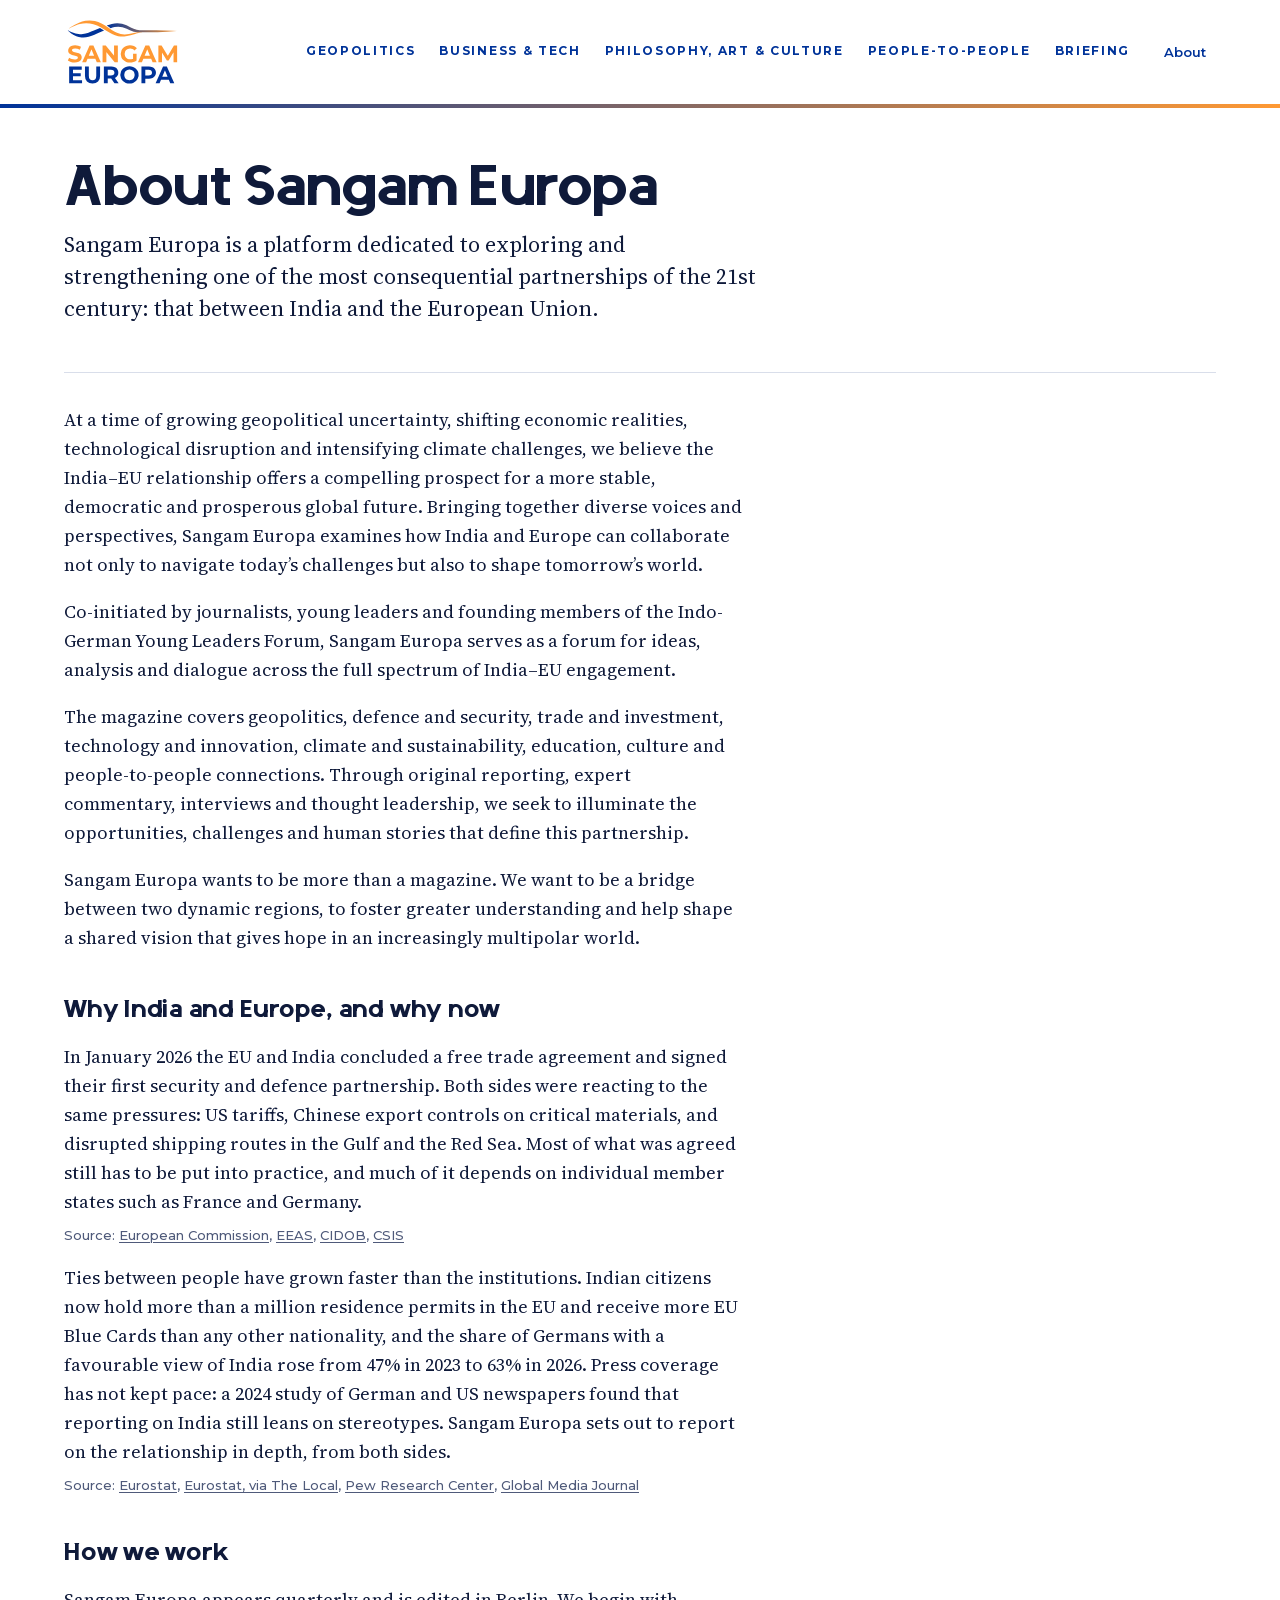
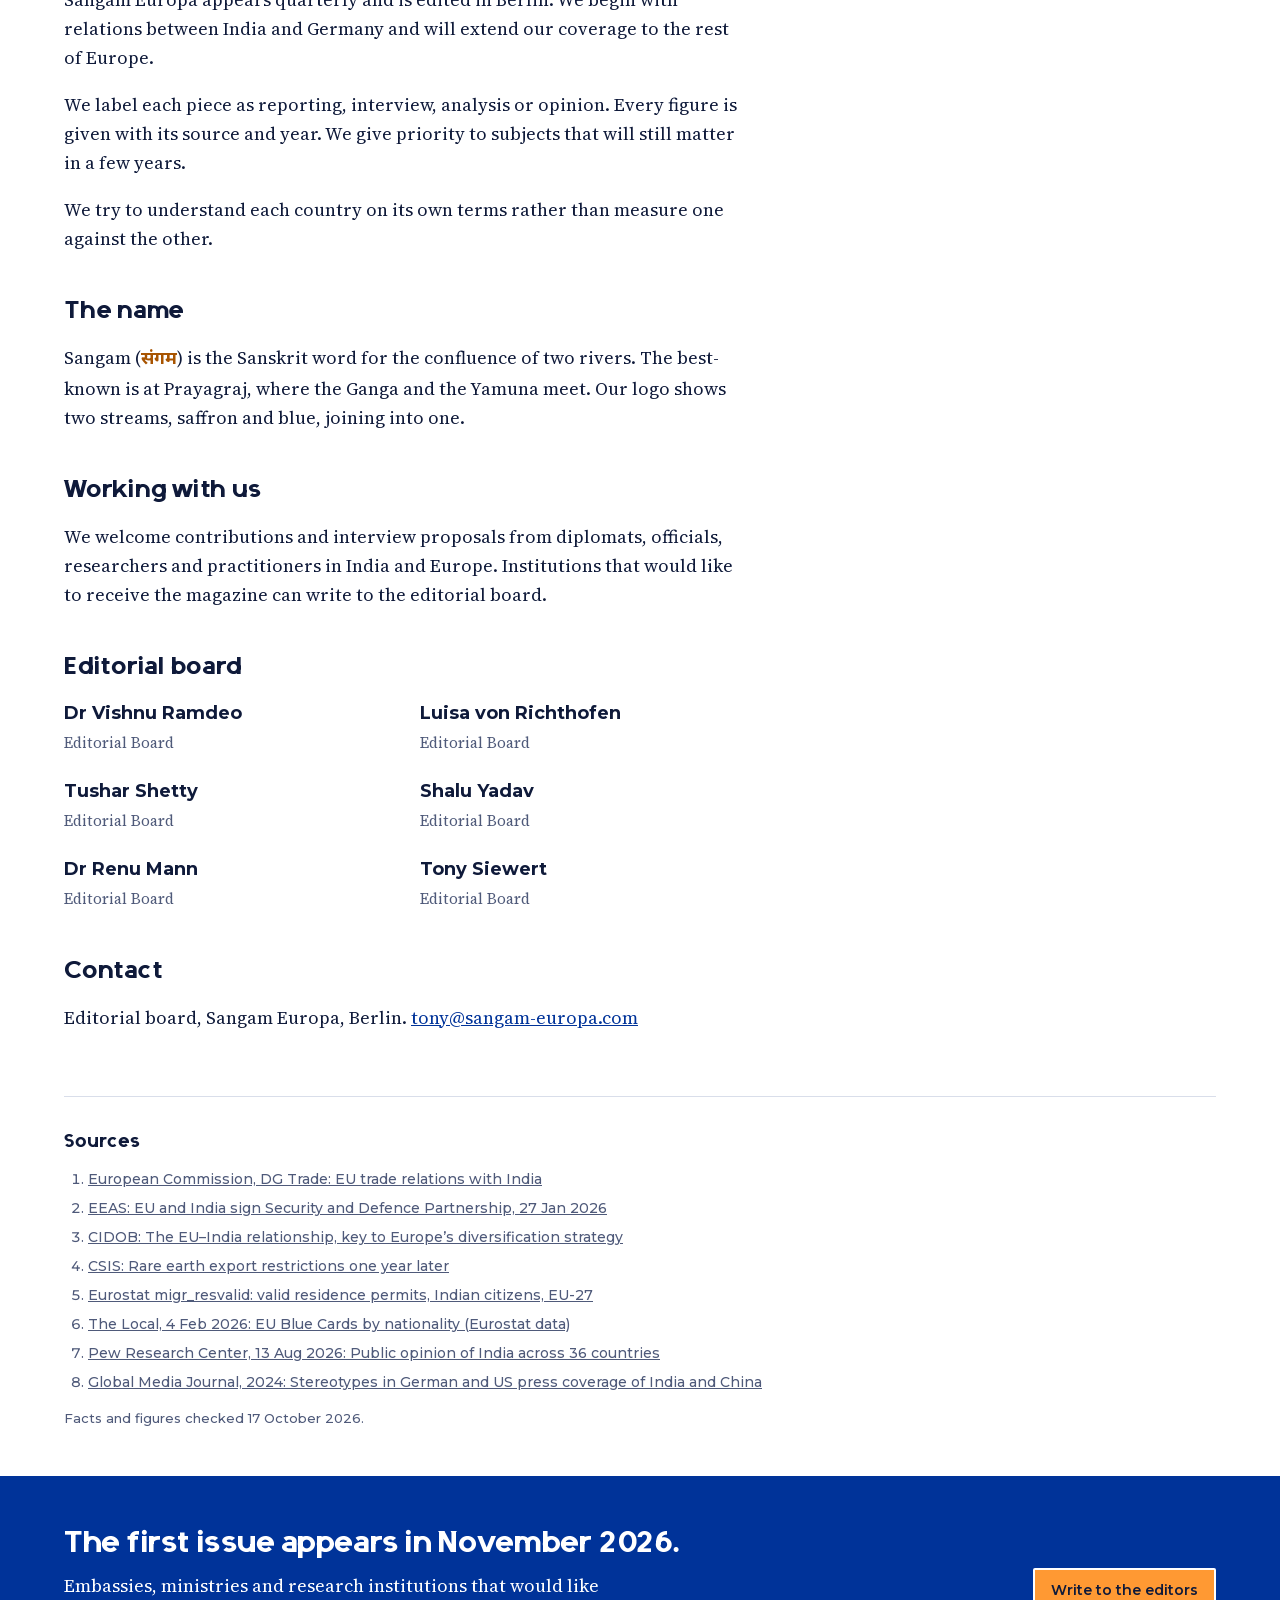
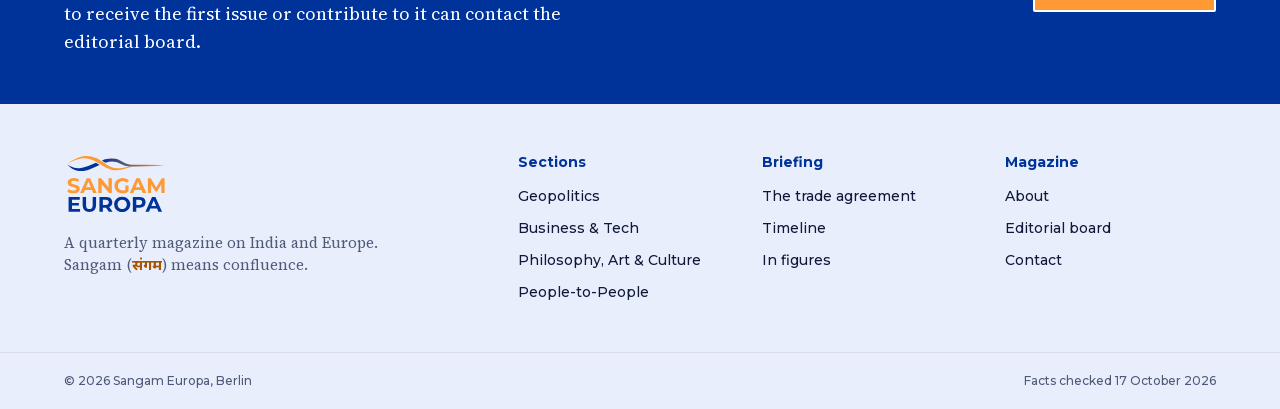
==== commit ecdb4ab6: "Editorial board: same role for every member Co-Authored-By: Claude Opus 5.5 <noreply@anthropic.com> " ====
--- a/public/about.html
+++ b/public/about.html
@@ -52,7 +52,7 @@
   <h2>Working with us</h2>
   <p>We welcome contributions and interview proposals from diplomats, officials, researchers and practitioners in India and Europe. Institutions that would like to receive the magazine can write to the editorial board.</p>
   <h2 id="board">Editorial board</h2>
-  <div class="people"><div><b>Dr Vishnu Ramdeo</b><span>Founder</span></div><div><b>Luisa von Richthofen</b><span>Commissioning and editorial planning</span></div><div><b>Tushar Shetty</b><span>Topics and editorial workflow</span></div><div><b>Shalu Yadav</b><span>Reporting from New Delhi</span></div><div><b>Dr Renu Mann</b><span>Policy research</span></div><div><b>Tony Siewert</b><span>Design and production</span></div></div>
+  <div class="people"><div><b>Dr Vishnu Ramdeo</b><span>Editorial Board</span></div><div><b>Luisa von Richthofen</b><span>Editorial Board</span></div><div><b>Tushar Shetty</b><span>Editorial Board</span></div><div><b>Shalu Yadav</b><span>Editorial Board</span></div><div><b>Dr Renu Mann</b><span>Editorial Board</span></div><div><b>Tony Siewert</b><span>Editorial Board</span></div></div>
   <h2 id="contact">Contact</h2>
   <p>Editorial board, Sangam Europa, Berlin. <a href="mailto:tony@sangam-europa.com">tony@sangam-europa.com</a></p>
  </div>
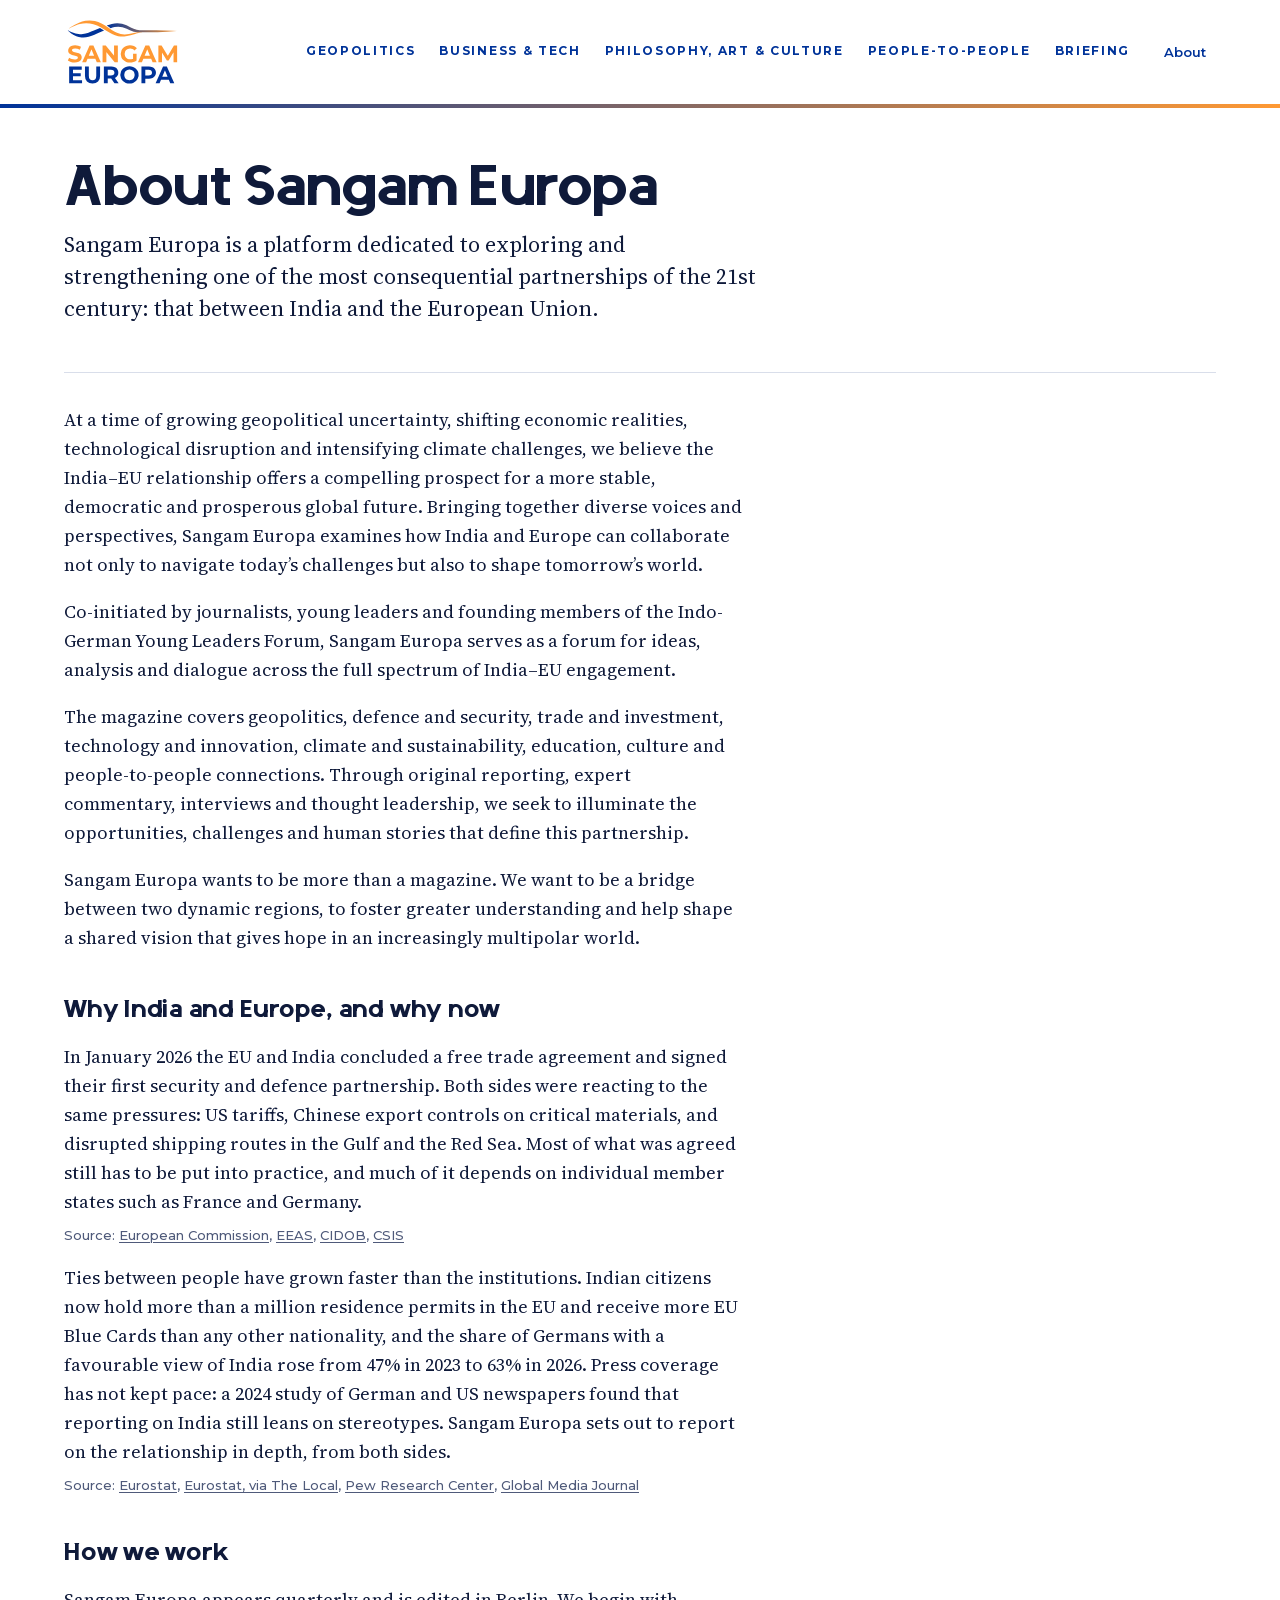
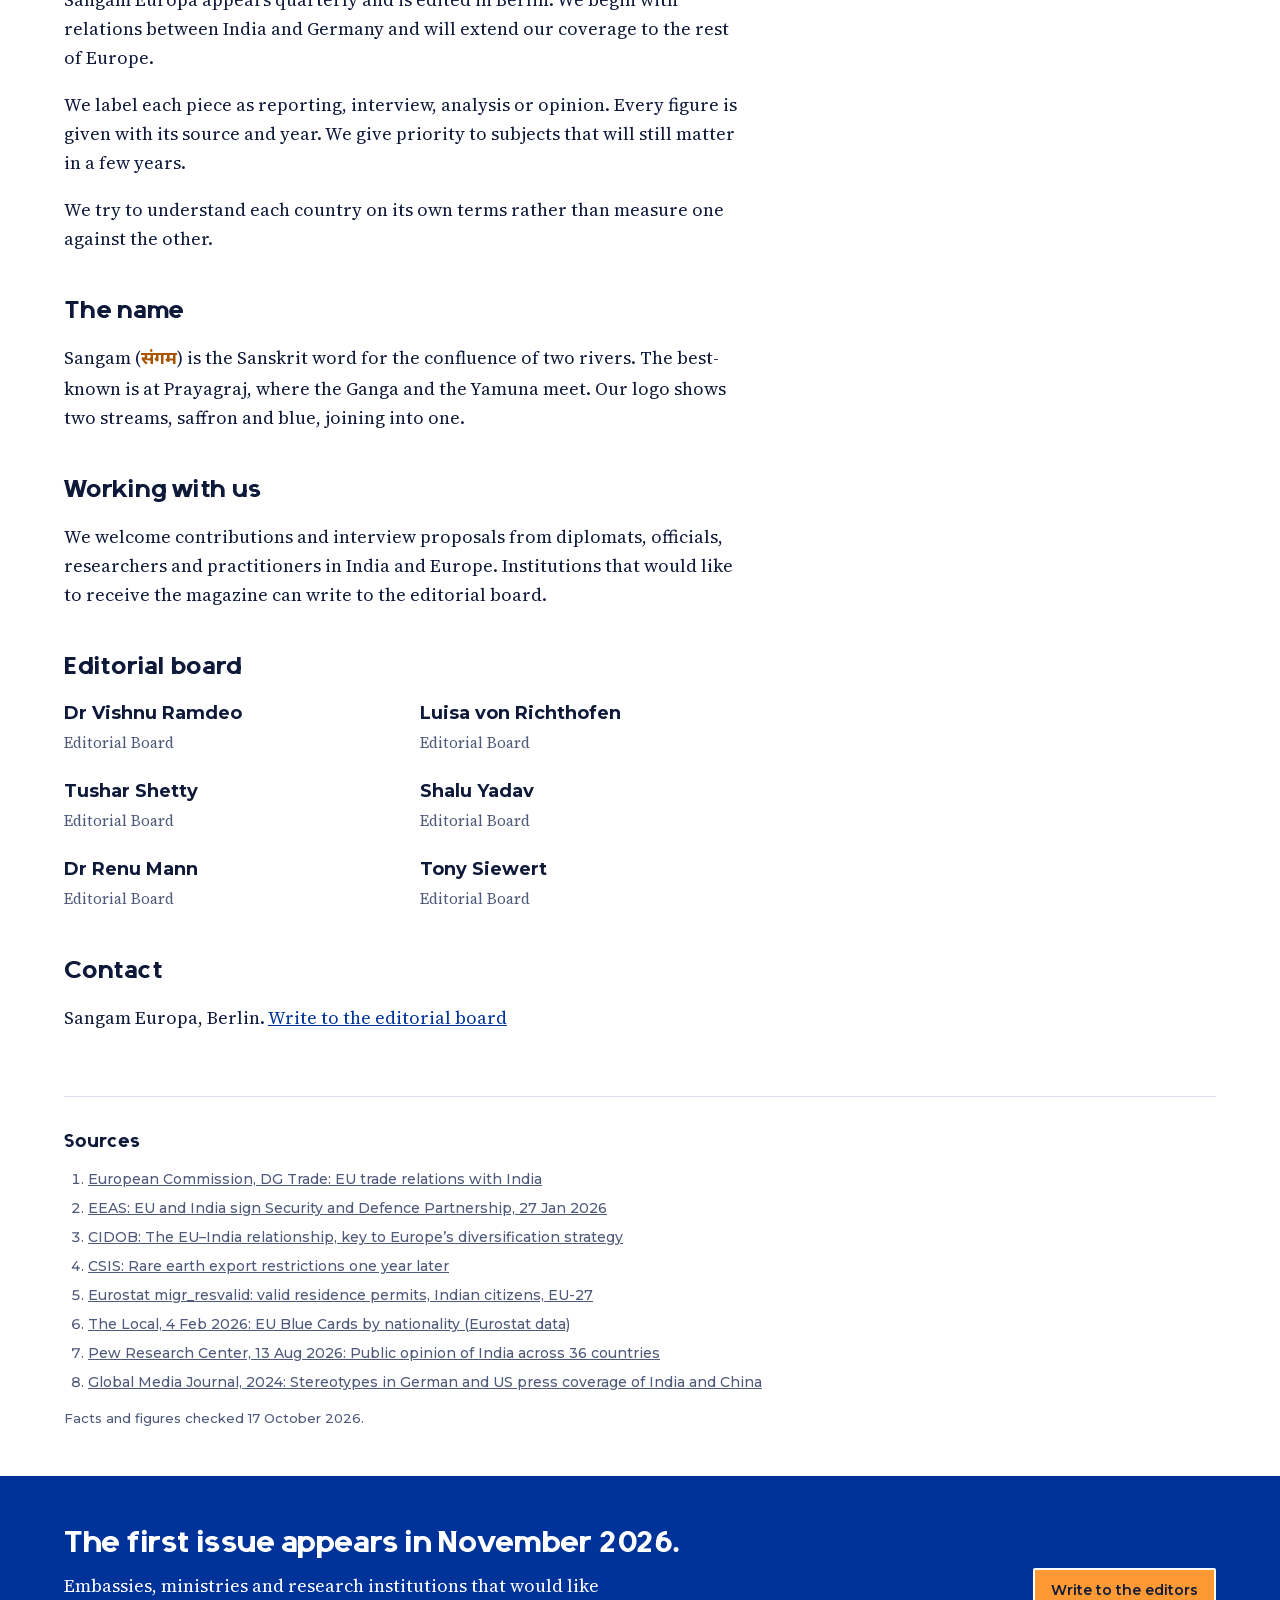
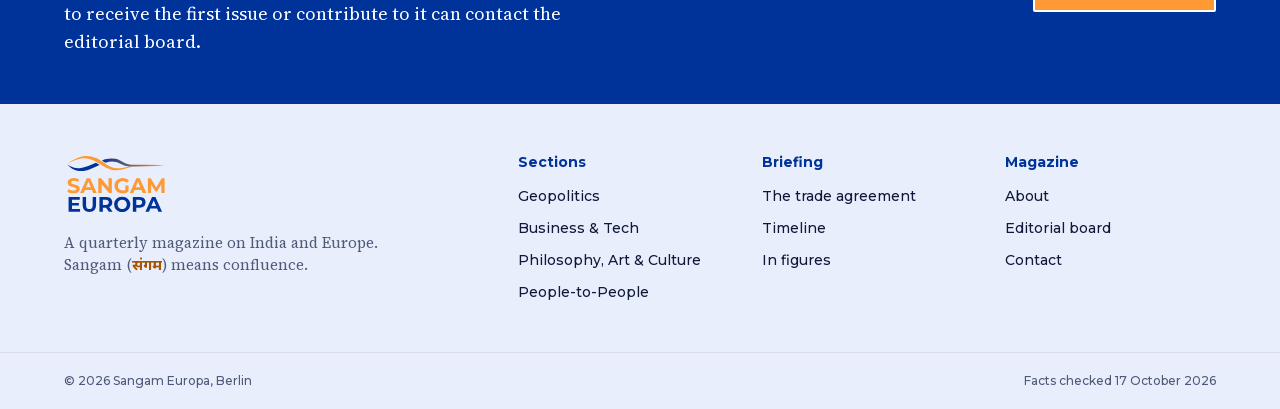
==== commit 2da946bd: "Contact: link text instead of the bare address Co-Authored-By: Claude Opus 5.5 <noreply@anthropic.co" ====
--- a/public/about.html
+++ b/public/about.html
@@ -54,7 +54,7 @@
   <h2 id="board">Editorial board</h2>
   <div class="people"><div><b>Dr Vishnu Ramdeo</b><span>Editorial Board</span></div><div><b>Luisa von Richthofen</b><span>Editorial Board</span></div><div><b>Tushar Shetty</b><span>Editorial Board</span></div><div><b>Shalu Yadav</b><span>Editorial Board</span></div><div><b>Dr Renu Mann</b><span>Editorial Board</span></div><div><b>Tony Siewert</b><span>Editorial Board</span></div></div>
   <h2 id="contact">Contact</h2>
-  <p>Editorial board, Sangam Europa, Berlin. <a href="mailto:tony@sangam-europa.com">tony@sangam-europa.com</a></p>
+  <p>Sangam Europa, Berlin. <a href="mailto:tony@sangam-europa.com">Write to the editorial board</a></p>
  </div>
  <section class="sources" aria-labelledby="src-h"><h2 id="src-h">Sources</h2><ol><li><a href="https://policy.trade.ec.europa.eu/eu-trade-relationships-country-and-region/countries-and-regions/india_en" rel="noopener">European Commission, DG Trade: EU trade relations with India</a></li><li><a href="https://eeas.europa.eu/eeas/security-and-defence-eu-and-india-sign-security-defence-partnership_en" rel="noopener">EEAS: EU and India sign Security and Defence Partnership, 27 Jan 2026</a></li><li><a href="https://www.cidob.org/en/publications/eu-india-relationship-key-europes-diversification-strategy" rel="noopener">CIDOB: The EU–India relationship, key to Europe’s diversification strategy</a></li><li><a href="https://www.csis.org/analysis/rare-earth-export-restrictions-one-year-later" rel="noopener">CSIS: Rare earth export restrictions one year later</a></li><li><a href="https://ec.europa.eu/eurostat/api/dissemination/statistics/1.0/data/migr_resvalid?citizen=IN&amp;geo=EU27_2020&amp;reason=TOTAL&amp;duration=TOTAL&amp;unit=PER&amp;sinceTimePeriod=2022" rel="noopener">Eurostat migr_resvalid: valid residence permits, Indian citizens, EU-27</a></li><li><a href="https://www.thelocal.de/20260204/which-nationalities-get-the-most-eu-blue-cards-and-where-do-they-go" rel="noopener">The Local, 4 Feb 2026: EU Blue Cards by nationality (Eurostat data)</a></li><li><a href="https://www.pewresearch.org/short-reads/2026/08/13/public-opinion-of-india-is-mixed-across-36-countries/" rel="noopener">Pew Research Center, 13 Aug 2026: Public opinion of India across 36 countries</a></li><li><a href="https://doaj.org/article/275bb5a3d1a049d3bbcd58edf1670f41" rel="noopener">Global Media Journal, 2024: Stereotypes in German and US press coverage of India and China</a></li></ol><p class="src asof">Facts and figures checked 17 October 2026.</p></section>
 </div>
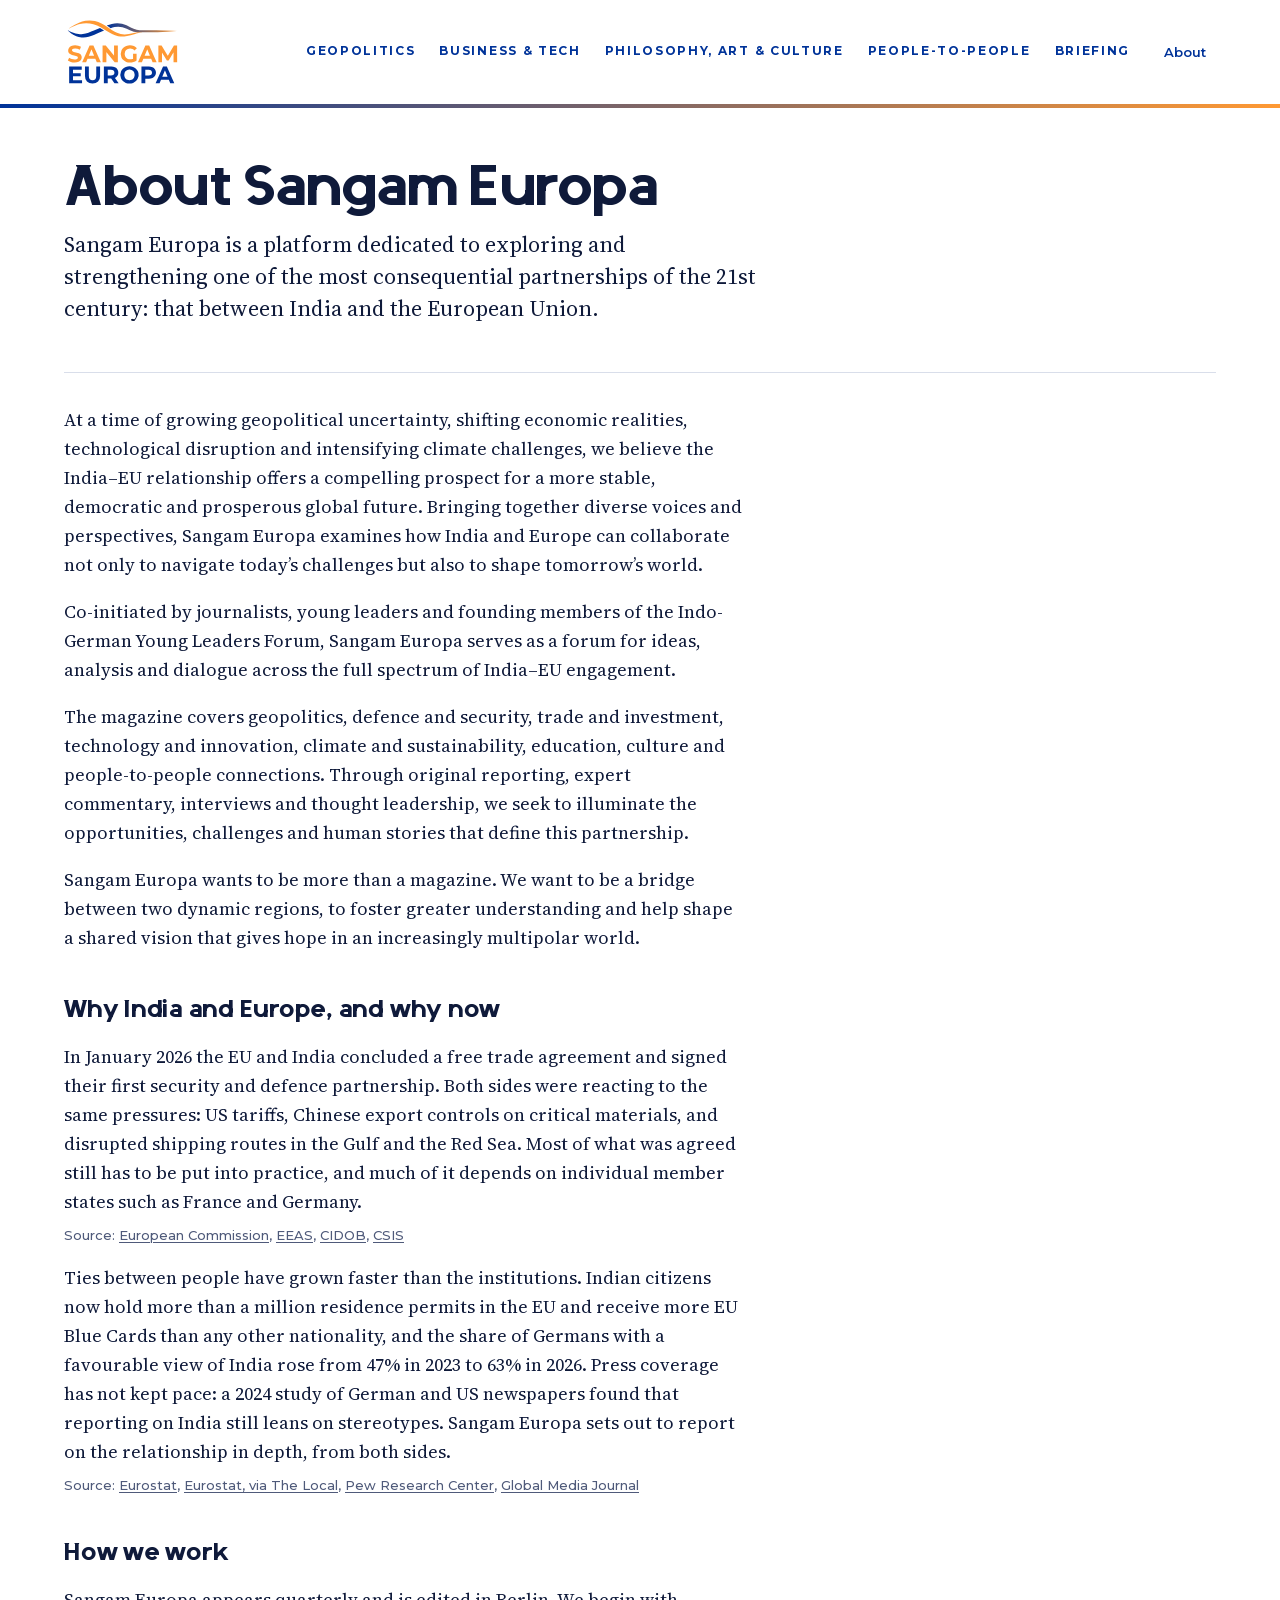
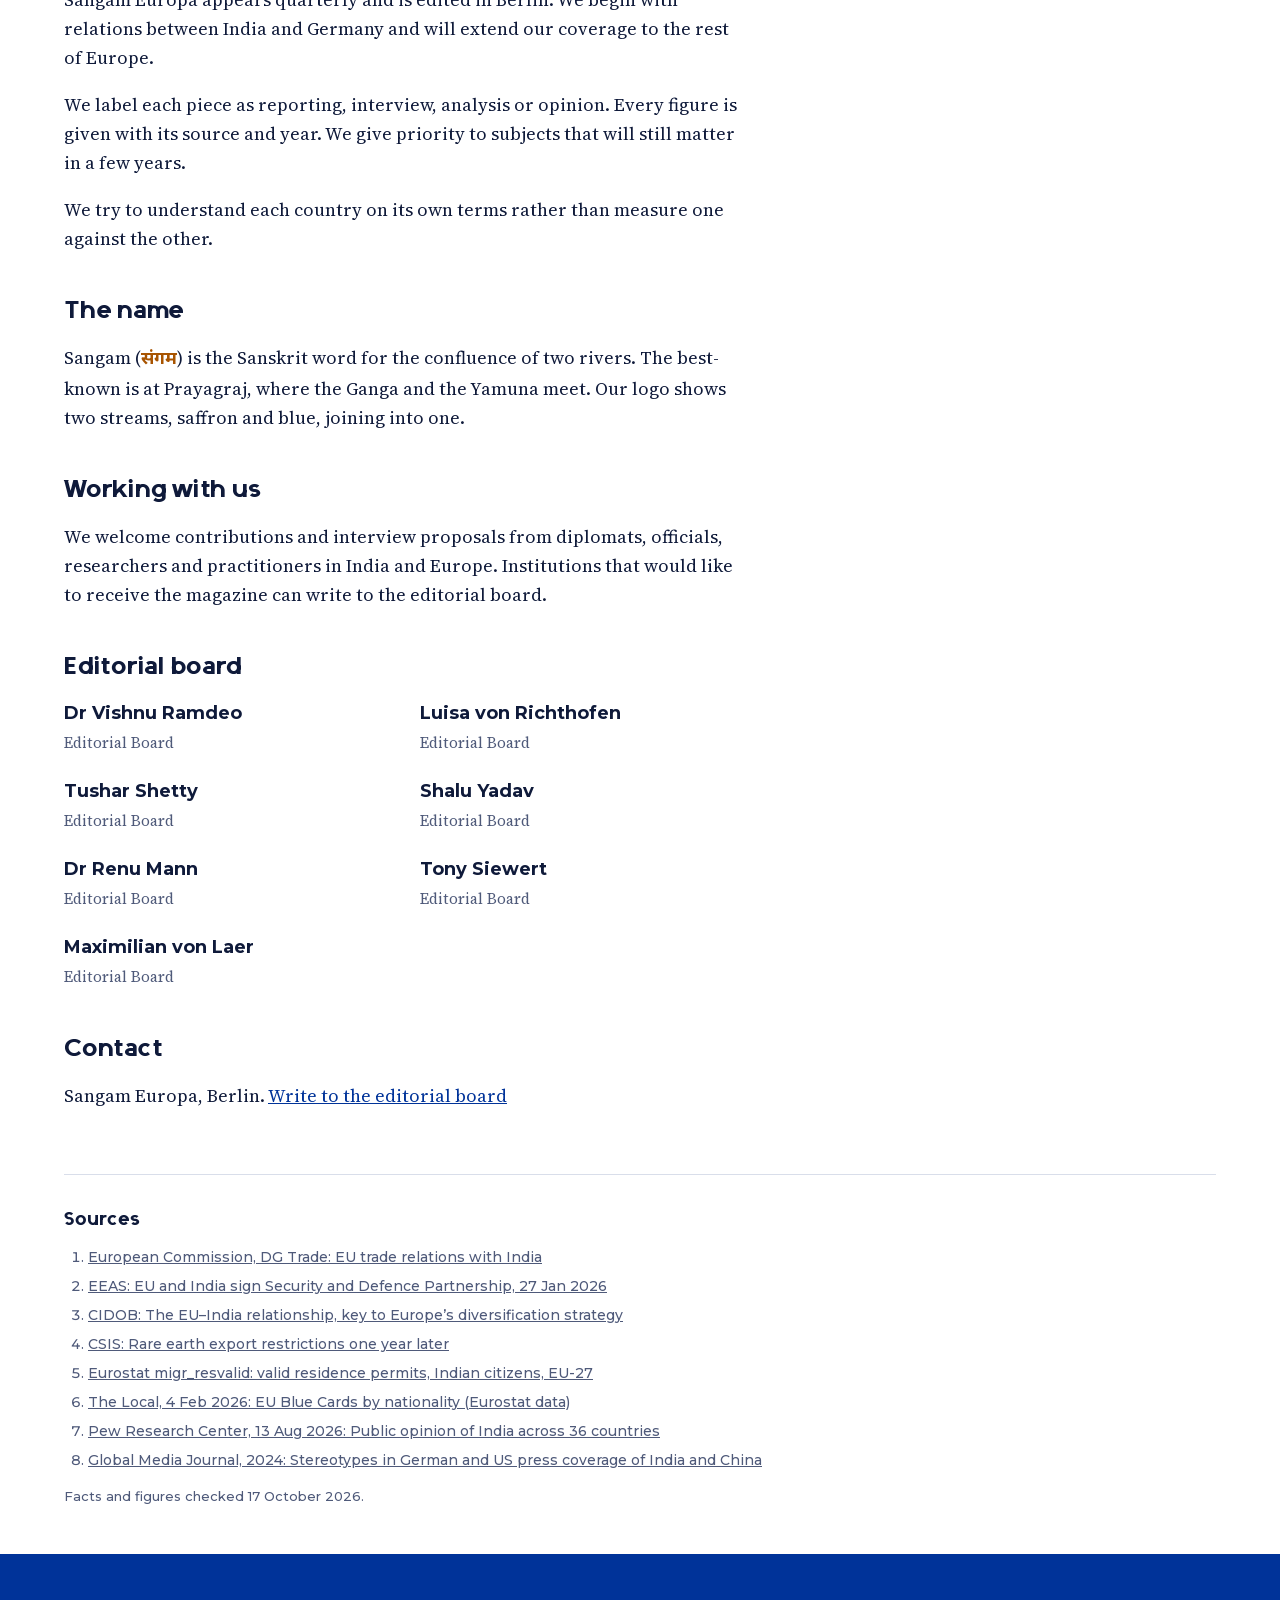
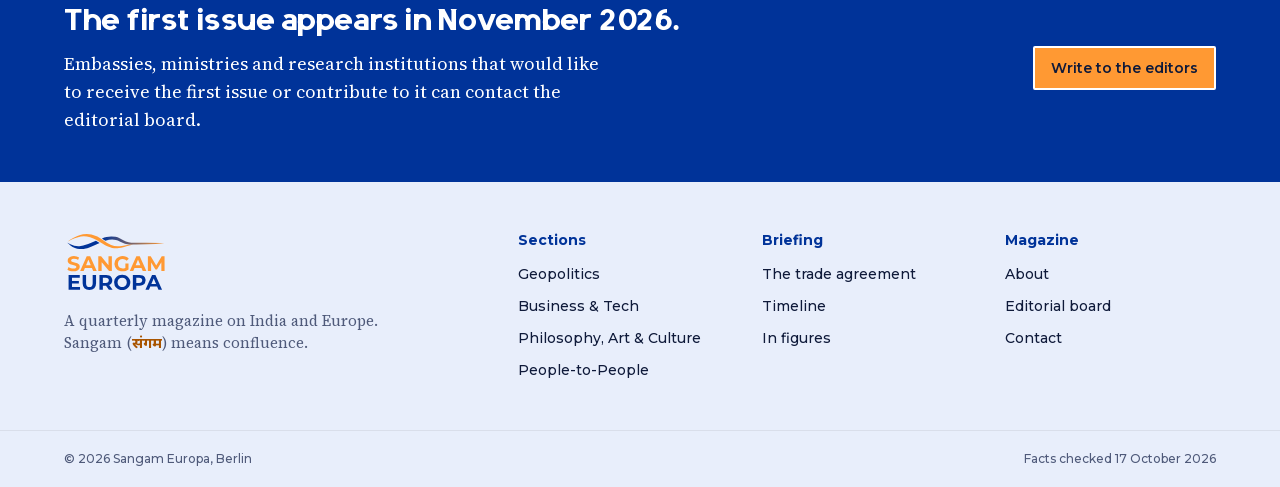
==== commit 74bd65cd: "Editorial board: add Maximilian von Laer Co-Authored-By: Claude Opus 5.5 <noreply@anthropic.com> Cla" ====
--- a/public/about.html
+++ b/public/about.html
@@ -52,7 +52,7 @@
   <h2>Working with us</h2>
   <p>We welcome contributions and interview proposals from diplomats, officials, researchers and practitioners in India and Europe. Institutions that would like to receive the magazine can write to the editorial board.</p>
   <h2 id="board">Editorial board</h2>
-  <div class="people"><div><b>Dr Vishnu Ramdeo</b><span>Editorial Board</span></div><div><b>Luisa von Richthofen</b><span>Editorial Board</span></div><div><b>Tushar Shetty</b><span>Editorial Board</span></div><div><b>Shalu Yadav</b><span>Editorial Board</span></div><div><b>Dr Renu Mann</b><span>Editorial Board</span></div><div><b>Tony Siewert</b><span>Editorial Board</span></div></div>
+  <div class="people"><div><b>Dr Vishnu Ramdeo</b><span>Editorial Board</span></div><div><b>Luisa von Richthofen</b><span>Editorial Board</span></div><div><b>Tushar Shetty</b><span>Editorial Board</span></div><div><b>Shalu Yadav</b><span>Editorial Board</span></div><div><b>Dr Renu Mann</b><span>Editorial Board</span></div><div><b>Tony Siewert</b><span>Editorial Board</span></div><div><b>Maximilian von Laer</b><span>Editorial Board</span></div></div>
   <h2 id="contact">Contact</h2>
   <p>Sangam Europa, Berlin. <a href="mailto:tony@sangam-europa.com">Write to the editorial board</a></p>
  </div>
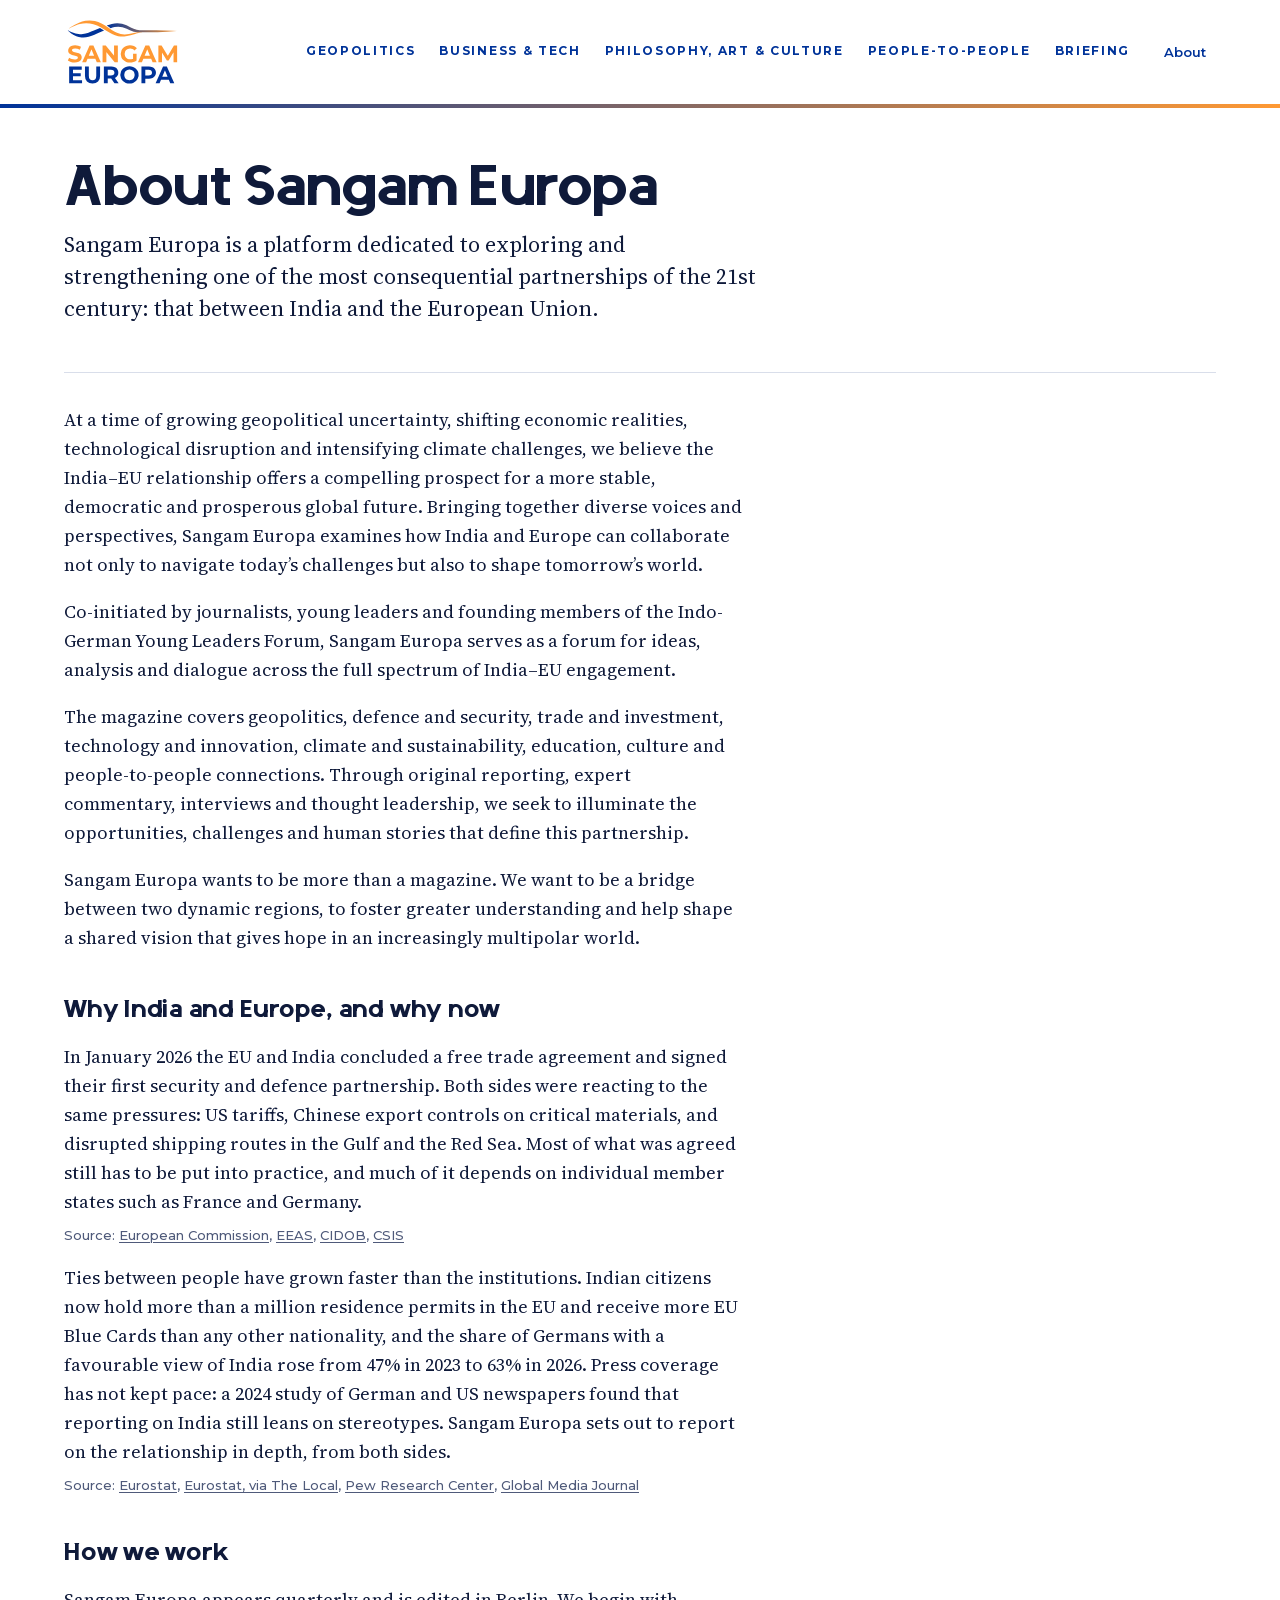
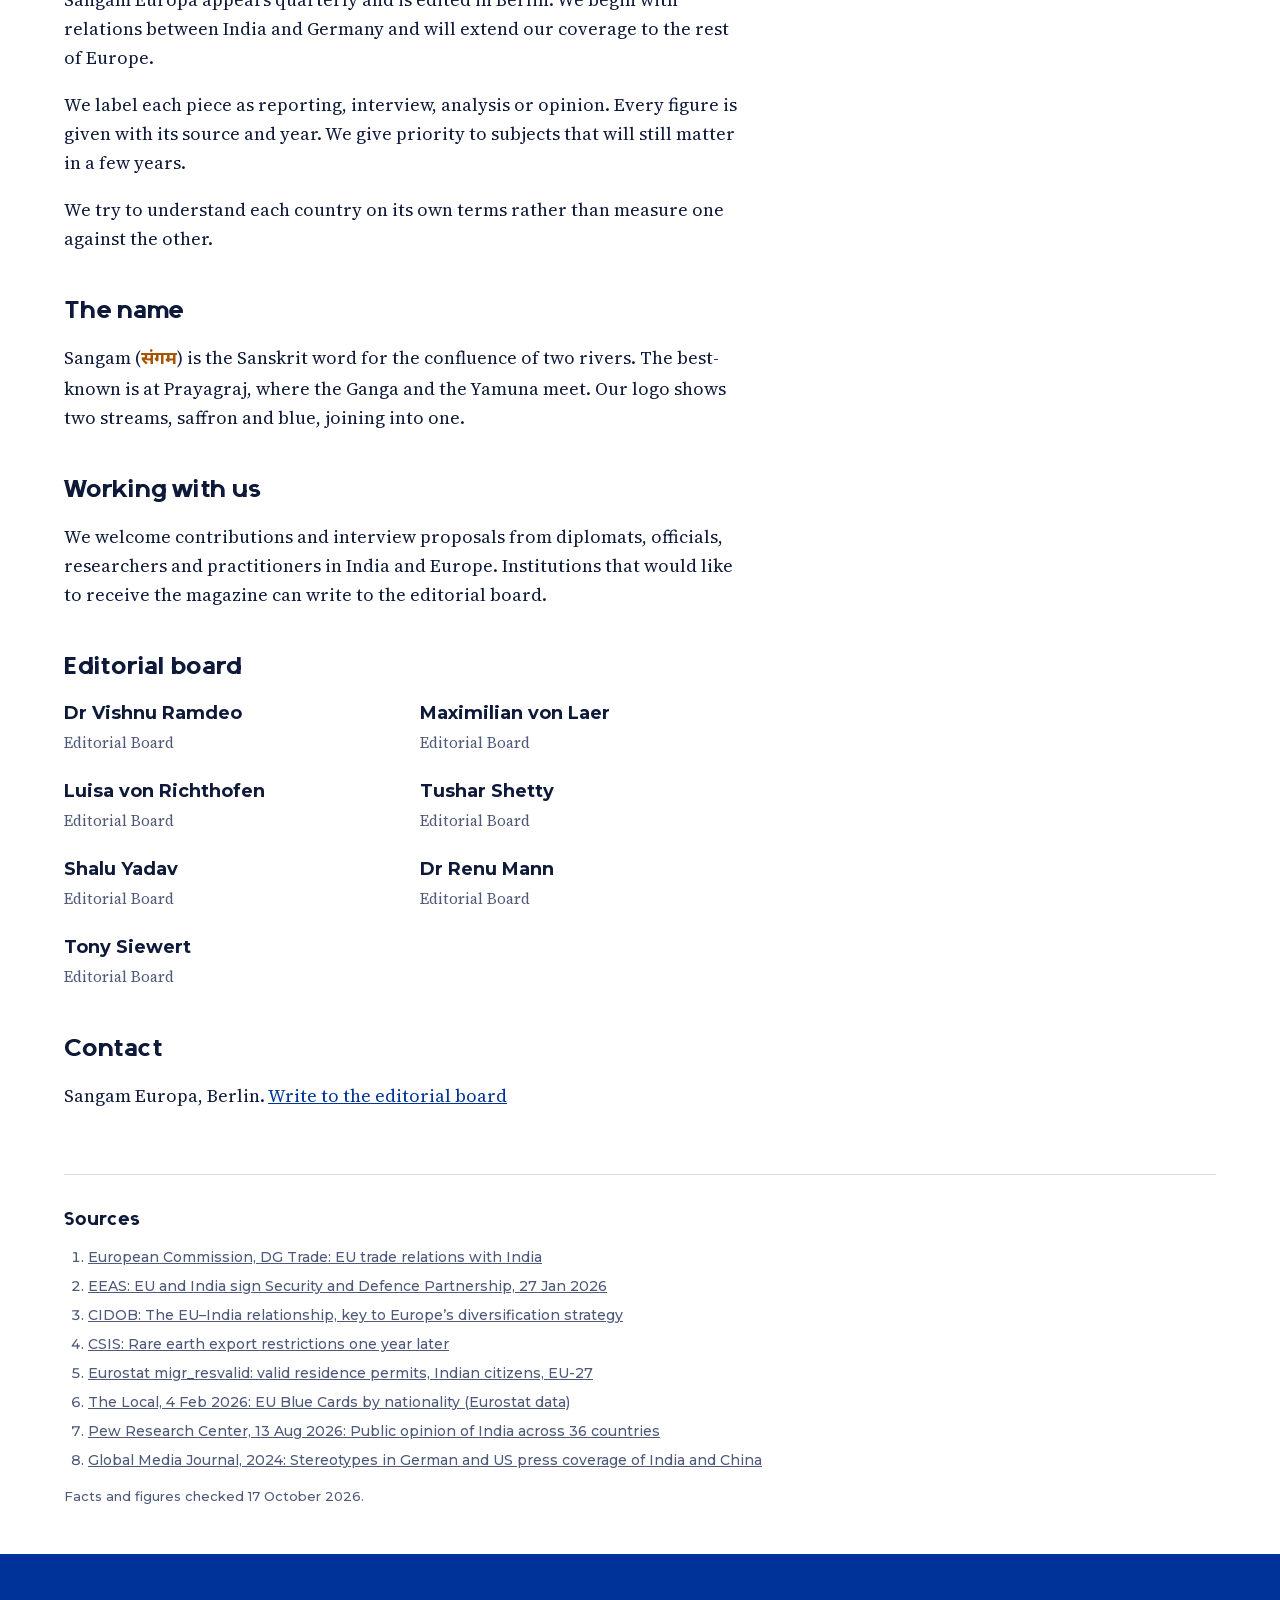
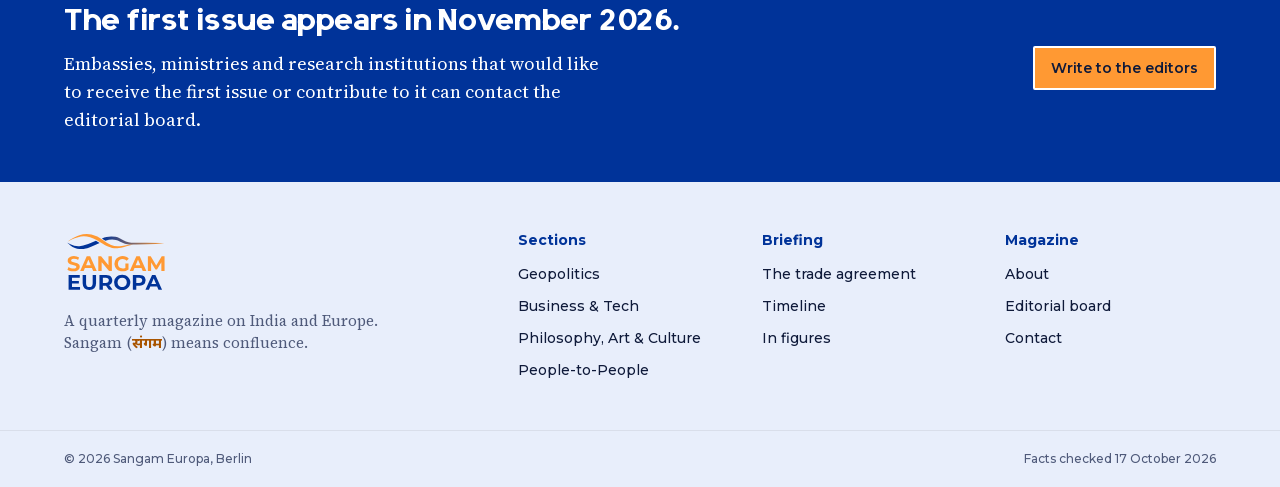
==== commit 251994ca: "Editorial board: Maximilian von Laer after Vishnu Ramdeo Co-Authored-By: Claude Opus 5.5 <noreply@an" ====
--- a/public/about.html
+++ b/public/about.html
@@ -52,7 +52,7 @@
   <h2>Working with us</h2>
   <p>We welcome contributions and interview proposals from diplomats, officials, researchers and practitioners in India and Europe. Institutions that would like to receive the magazine can write to the editorial board.</p>
   <h2 id="board">Editorial board</h2>
-  <div class="people"><div><b>Dr Vishnu Ramdeo</b><span>Editorial Board</span></div><div><b>Luisa von Richthofen</b><span>Editorial Board</span></div><div><b>Tushar Shetty</b><span>Editorial Board</span></div><div><b>Shalu Yadav</b><span>Editorial Board</span></div><div><b>Dr Renu Mann</b><span>Editorial Board</span></div><div><b>Tony Siewert</b><span>Editorial Board</span></div><div><b>Maximilian von Laer</b><span>Editorial Board</span></div></div>
+  <div class="people"><div><b>Dr Vishnu Ramdeo</b><span>Editorial Board</span></div><div><b>Maximilian von Laer</b><span>Editorial Board</span></div><div><b>Luisa von Richthofen</b><span>Editorial Board</span></div><div><b>Tushar Shetty</b><span>Editorial Board</span></div><div><b>Shalu Yadav</b><span>Editorial Board</span></div><div><b>Dr Renu Mann</b><span>Editorial Board</span></div><div><b>Tony Siewert</b><span>Editorial Board</span></div></div>
   <h2 id="contact">Contact</h2>
   <p>Sangam Europa, Berlin. <a href="mailto:tony@sangam-europa.com">Write to the editorial board</a></p>
  </div>
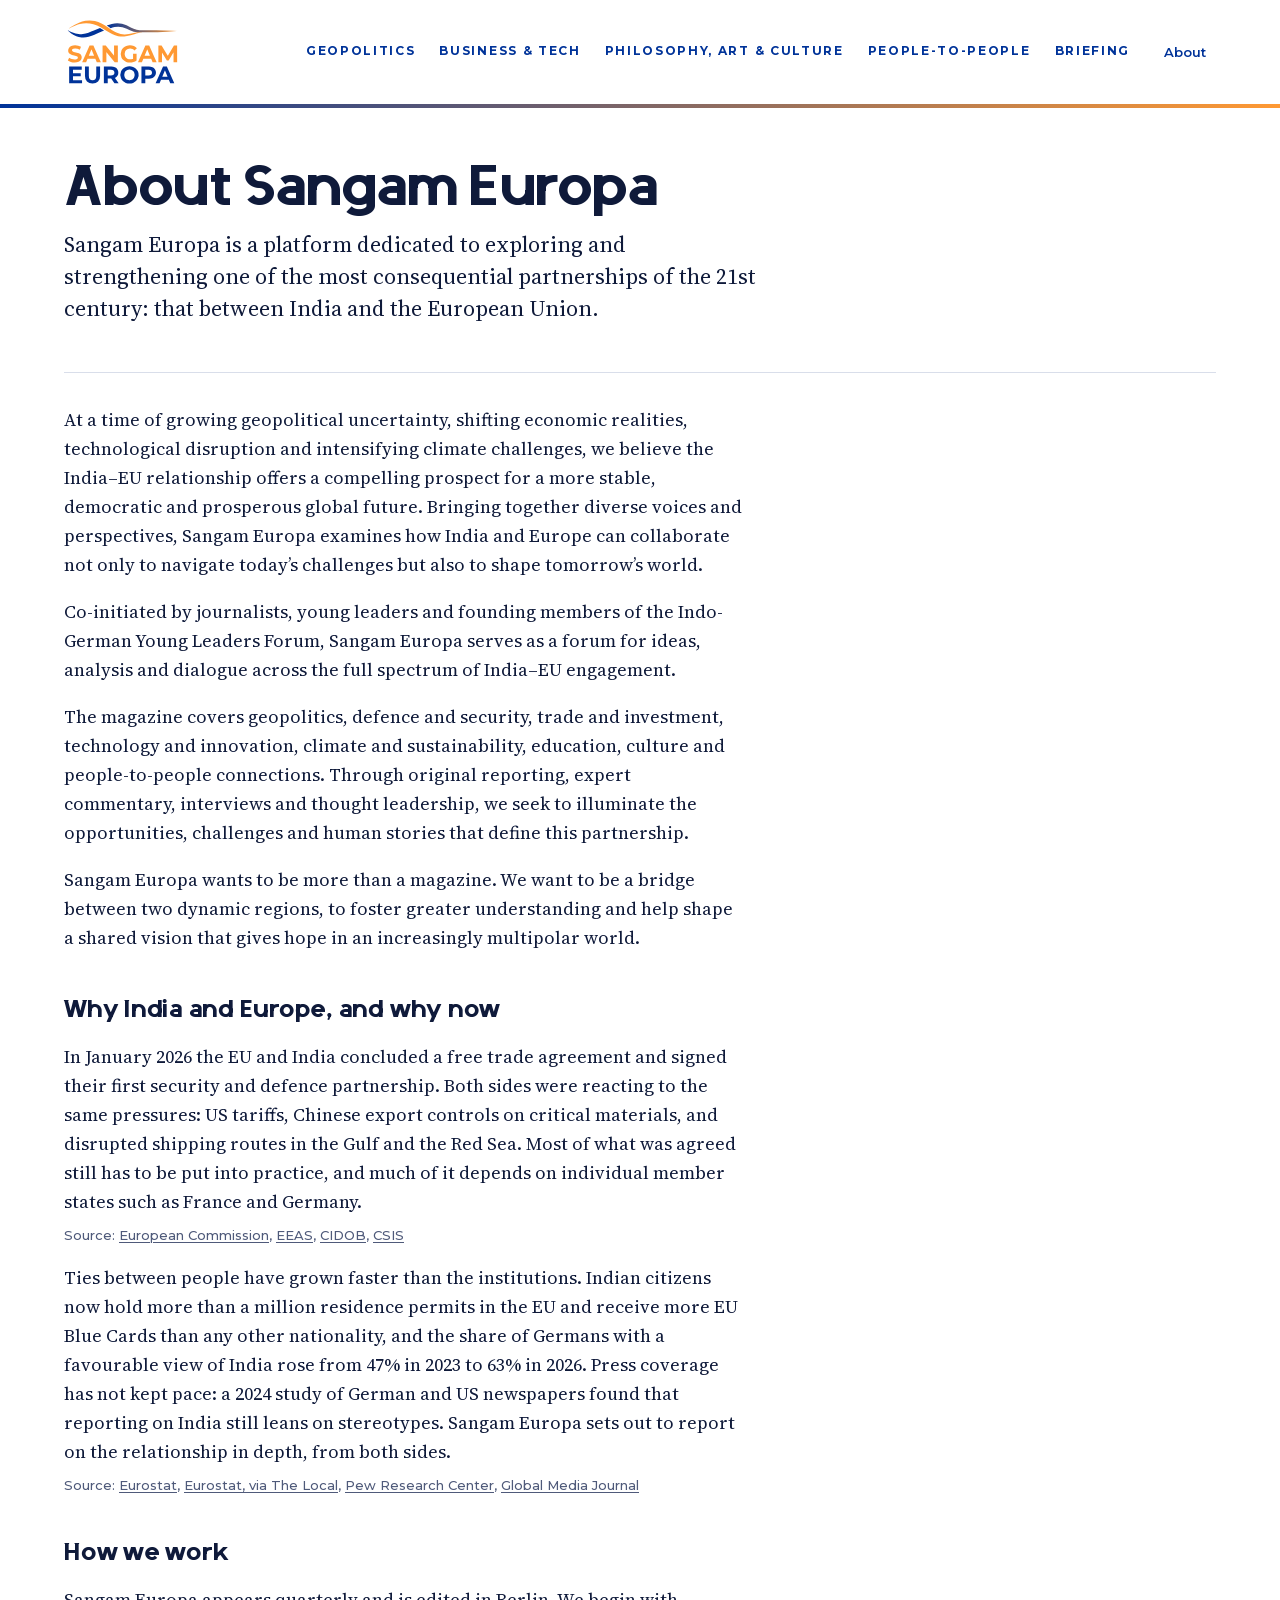
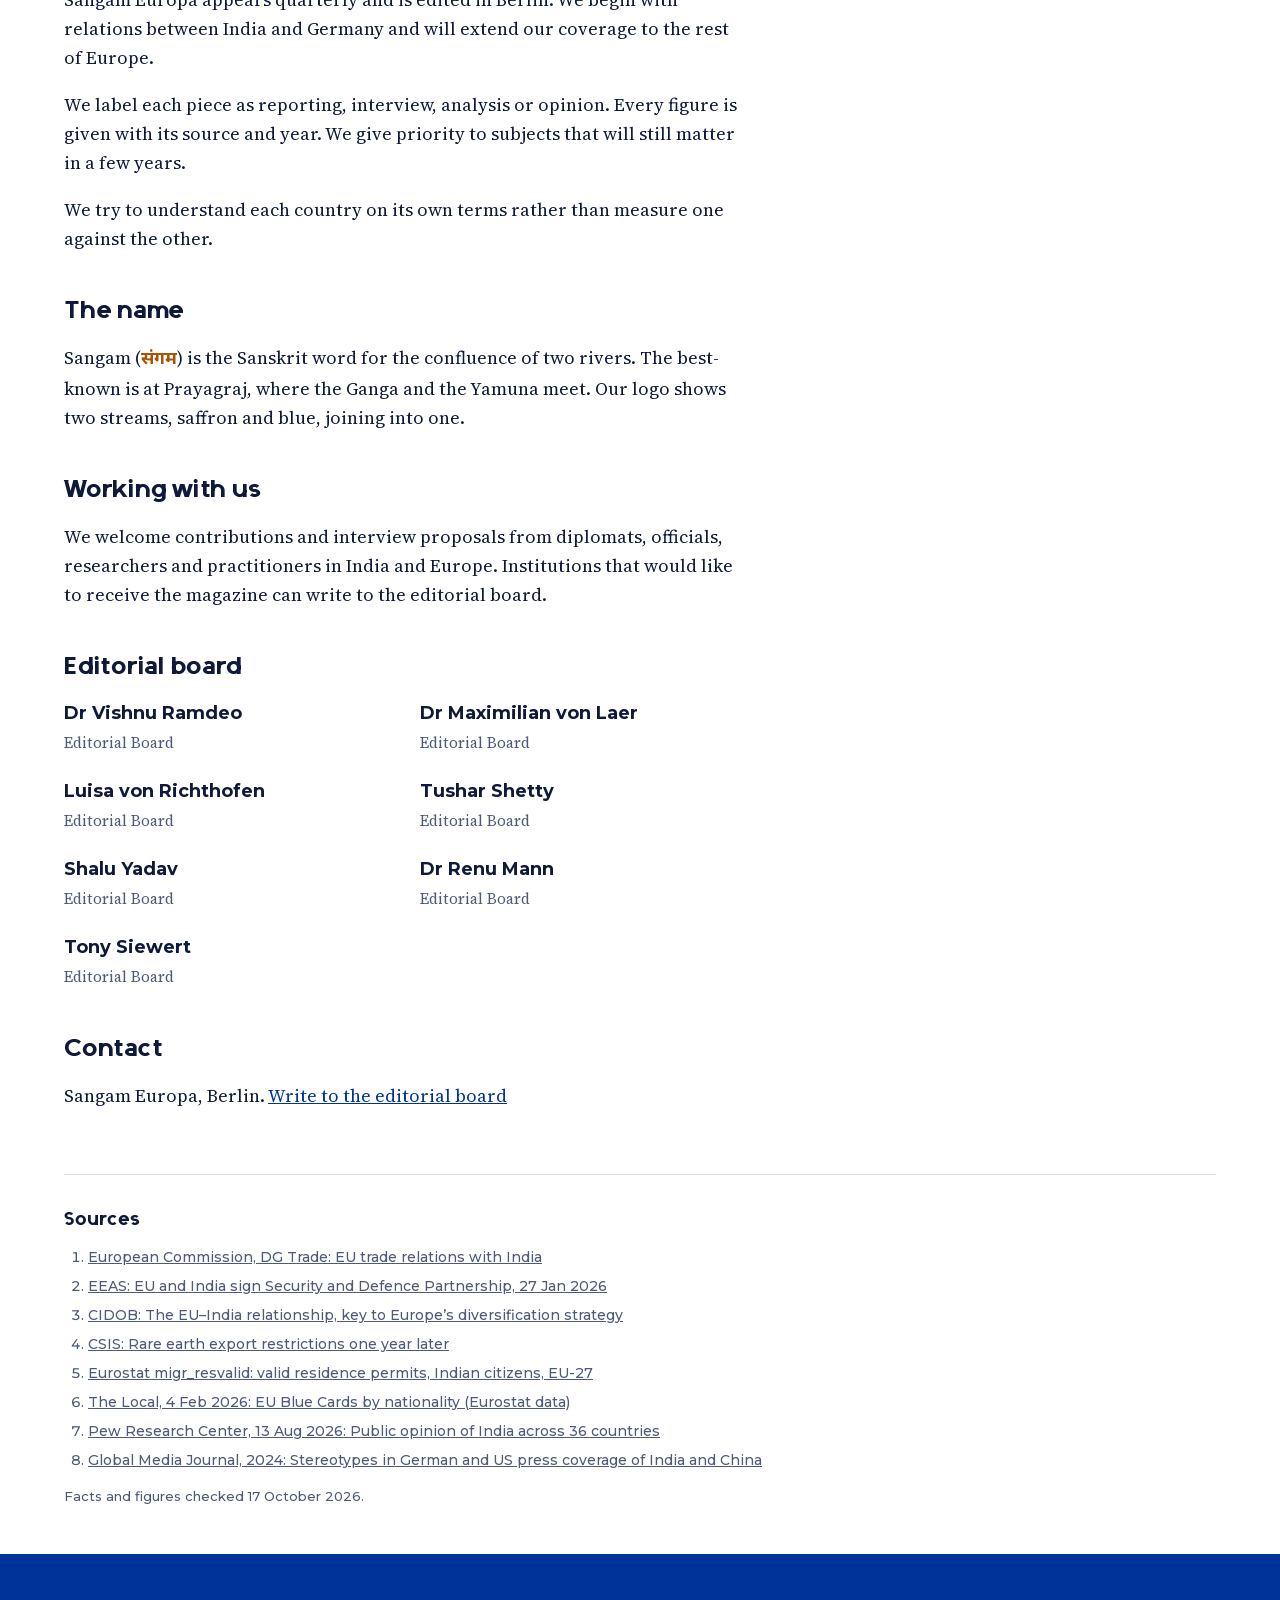
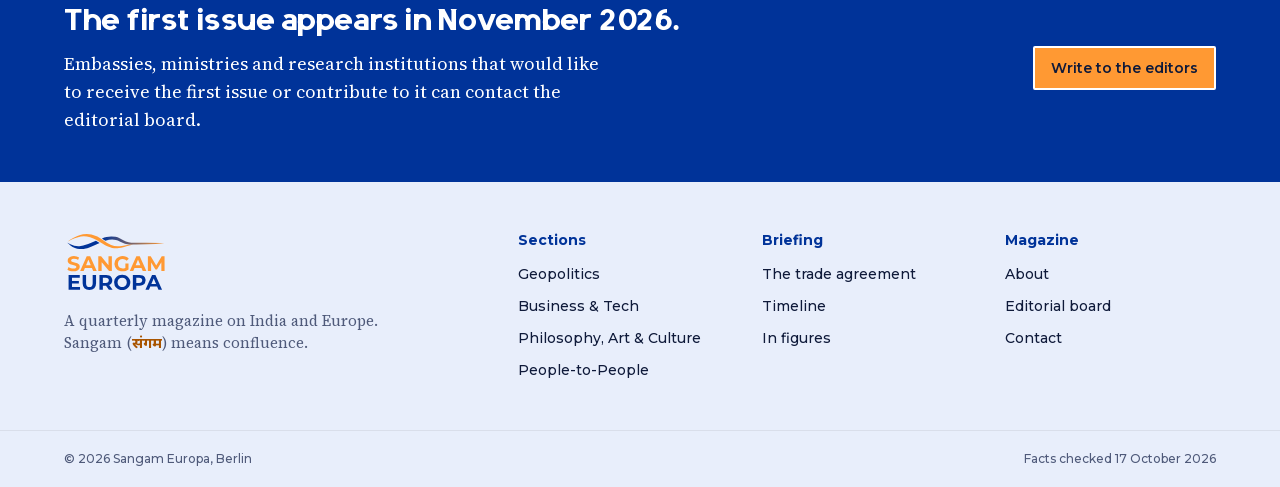
==== commit d9f98baf: "Editorial board: Dr Maximilian von Laer Co-Authored-By: Claude Opus 5.5 <noreply@anthropic.com> Clau" ====
--- a/public/about.html
+++ b/public/about.html
@@ -52,7 +52,7 @@
   <h2>Working with us</h2>
   <p>We welcome contributions and interview proposals from diplomats, officials, researchers and practitioners in India and Europe. Institutions that would like to receive the magazine can write to the editorial board.</p>
   <h2 id="board">Editorial board</h2>
-  <div class="people"><div><b>Dr Vishnu Ramdeo</b><span>Editorial Board</span></div><div><b>Maximilian von Laer</b><span>Editorial Board</span></div><div><b>Luisa von Richthofen</b><span>Editorial Board</span></div><div><b>Tushar Shetty</b><span>Editorial Board</span></div><div><b>Shalu Yadav</b><span>Editorial Board</span></div><div><b>Dr Renu Mann</b><span>Editorial Board</span></div><div><b>Tony Siewert</b><span>Editorial Board</span></div></div>
+  <div class="people"><div><b>Dr Vishnu Ramdeo</b><span>Editorial Board</span></div><div><b>Dr Maximilian von Laer</b><span>Editorial Board</span></div><div><b>Luisa von Richthofen</b><span>Editorial Board</span></div><div><b>Tushar Shetty</b><span>Editorial Board</span></div><div><b>Shalu Yadav</b><span>Editorial Board</span></div><div><b>Dr Renu Mann</b><span>Editorial Board</span></div><div><b>Tony Siewert</b><span>Editorial Board</span></div></div>
   <h2 id="contact">Contact</h2>
   <p>Sangam Europa, Berlin. <a href="mailto:tony@sangam-europa.com">Write to the editorial board</a></p>
  </div>
